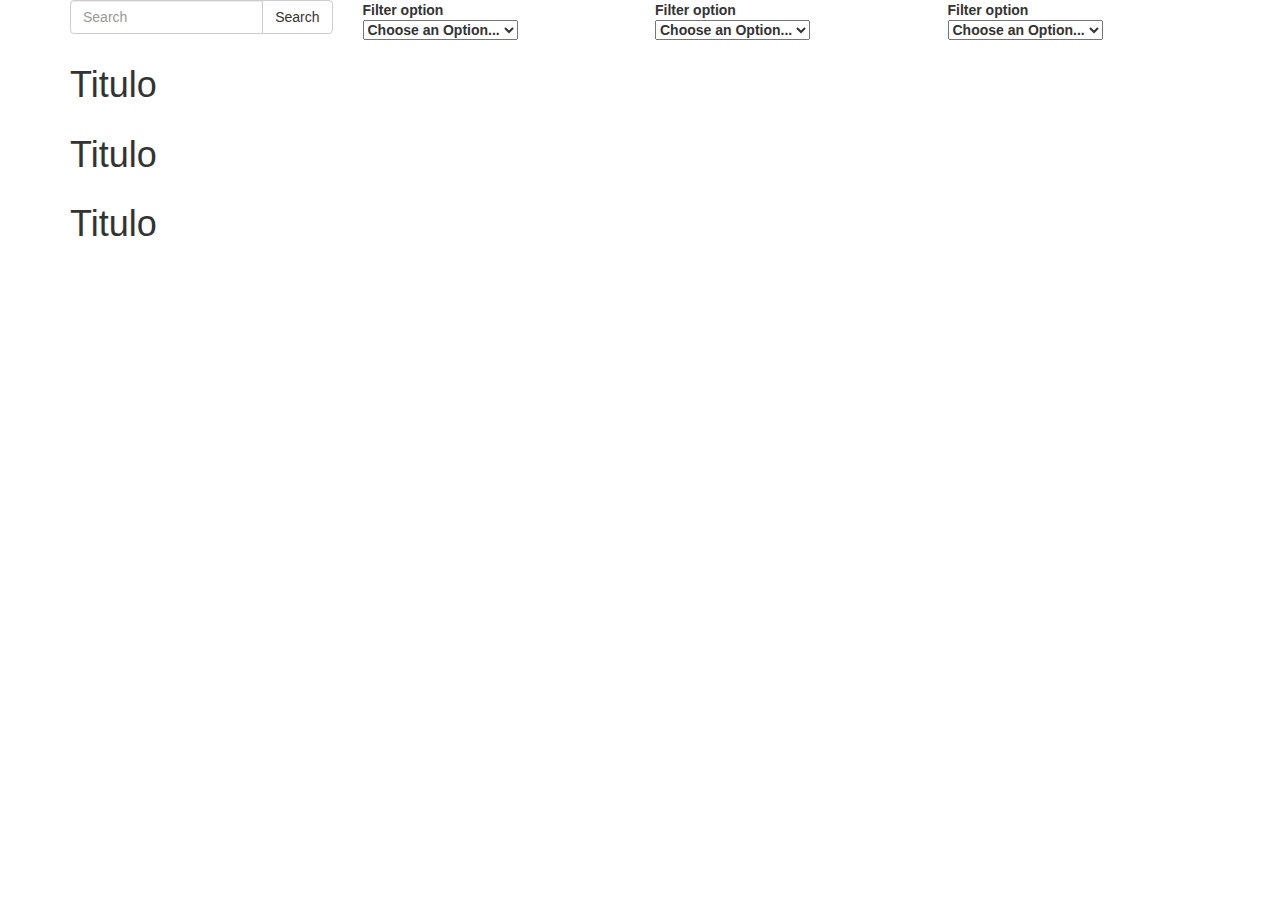
==== index.html @ 712644e0 "Initial commit: adding first files" ====
</!DOCTYPE html>
<html>
<head>
	<meta charset="utf-8">
    <meta http-equiv="X-UA-Compatible" content="IE=edge">
    <title>ZINA Dashboard</title>
    <meta name="description" content="">
    <meta name="viewport" content="width=device-width, initial-scale=1">
	<!-- Bootstrap -->
	<link rel="stylesheet" href="css/bootstrap.min.css">
	<!-- Site main styles -->
	<link rel="stylesheet" href="css/style.css">
</head>
<body>
	<!ZINA Header -->
	<header>
       
  	</header>
	<section>
		<div class="container">
			<div class="row">

					<div class="col-sm-3 col-xs-12 Search">
						 <div class="input-group">
						      <input type="text" class="form-control" placeholder="Search">
						      <span class="input-group-btn">
						         <button class="btn btn-default" type="button">Search</button>
						      </span>
						 </div>
					</div>
							
					<div class="col-sm-3 col-xs-12 Filter">
						 <div class="last">
							
							<div class="last am_select_box">
								<label class="required">Filter option</span>
									<div class="input-box am_select">
										<select name="super_attribute[135]" id="attribute135" class="required-entry super-attribute-select">
											<option value="">Choose an Option...</option><option value="1" >Option 1</option><option value="2" >Option 2</option>
										</select>
									</div>
							</div>
						</div>
					</div>
					<div class="col-sm-3 col-xs-12 Filter">
						 <div class="last">
							
							<div class="last am_select_box">
								<label class="required">Filter option</span>
									<div class="input-box am_select">
										<select name="super_attribute[135]" id="attribute135" class="required-entry super-attribute-select">
											<option value="">Choose an Option...</option><option value="1" >Option 1</option><option value="2" >Option 2</option>
										</select>
									</div>
							</div>
						</div>
					</div>
					<div class="col-sm-3 col-xs-12 Filter">
						 <div class="last">
							
							<div class="last am_select_box">
								<label class="required">Filter option</span>
									<div class="input-box am_select">
										<select name="super_attribute[135]" id="attribute135" class="required-entry super-attribute-select">
											<option value="">Choose an Option...</option><option value="1" >Option 1</option><option value="2" >Option 2</option>
										</select>
									</div>
							</div>
						</div>
					</div>

			</div>
			<div class="row">
				<div class="col-md-12 graphic">
					<h1 class="graphic-tittle">Titulo</h1>
					<div class="graphic-1">
					</div>

				</div>
			</div>
			<div class="row">
				<div class="col-md-6 col-sm-6 col-xs-12 graphic-min">
					<h1 class="graphic-tittle">Titulo</h1>
					<div class="graphic-1">
					</div>

				</div>
			</div>
			<div class="row">
				<div class="col-md-6 col-sm-6 col-xs-12 graphic-min">
					<h1 class="graphic-tittle">Titulo</h1>
					<div class="graphic-1">
					</div>

				</div>
			</div>
		</div>
	</section>

	<footer>
		
	</footer>

</body>
</html>
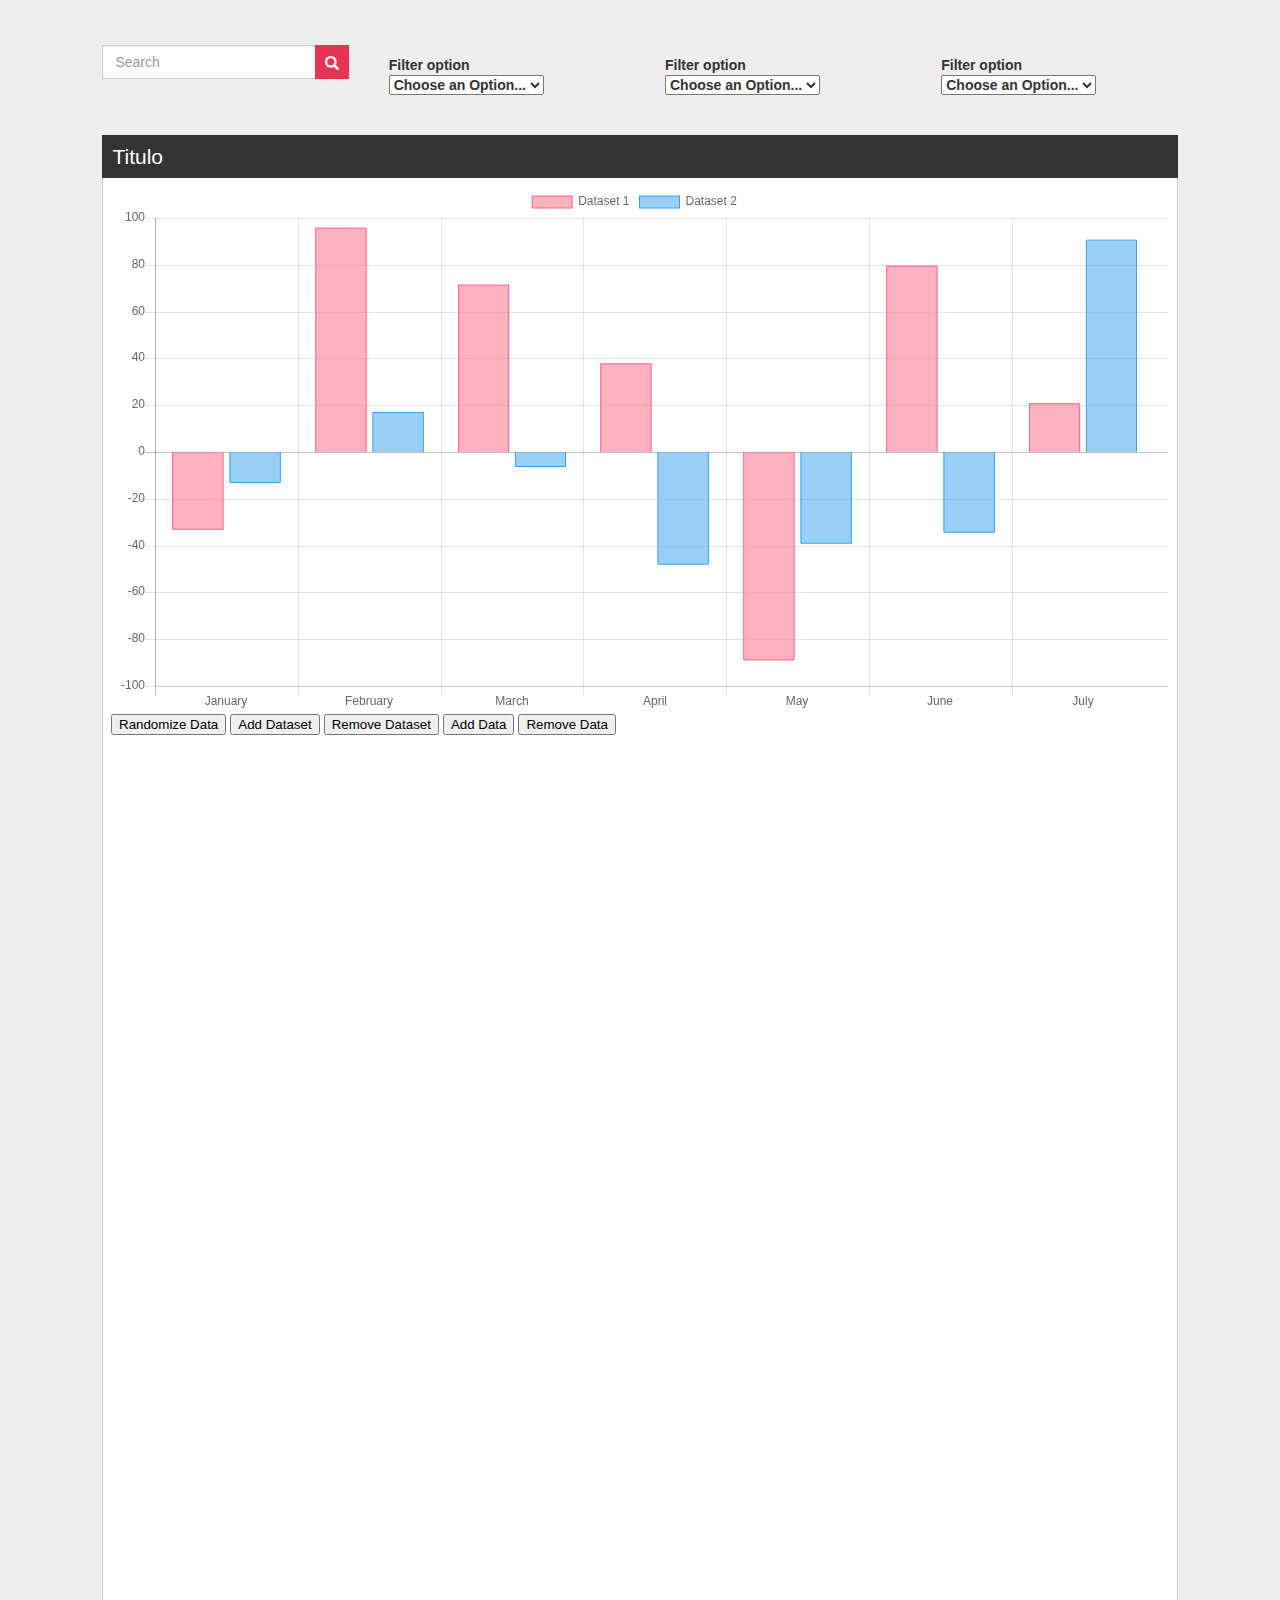
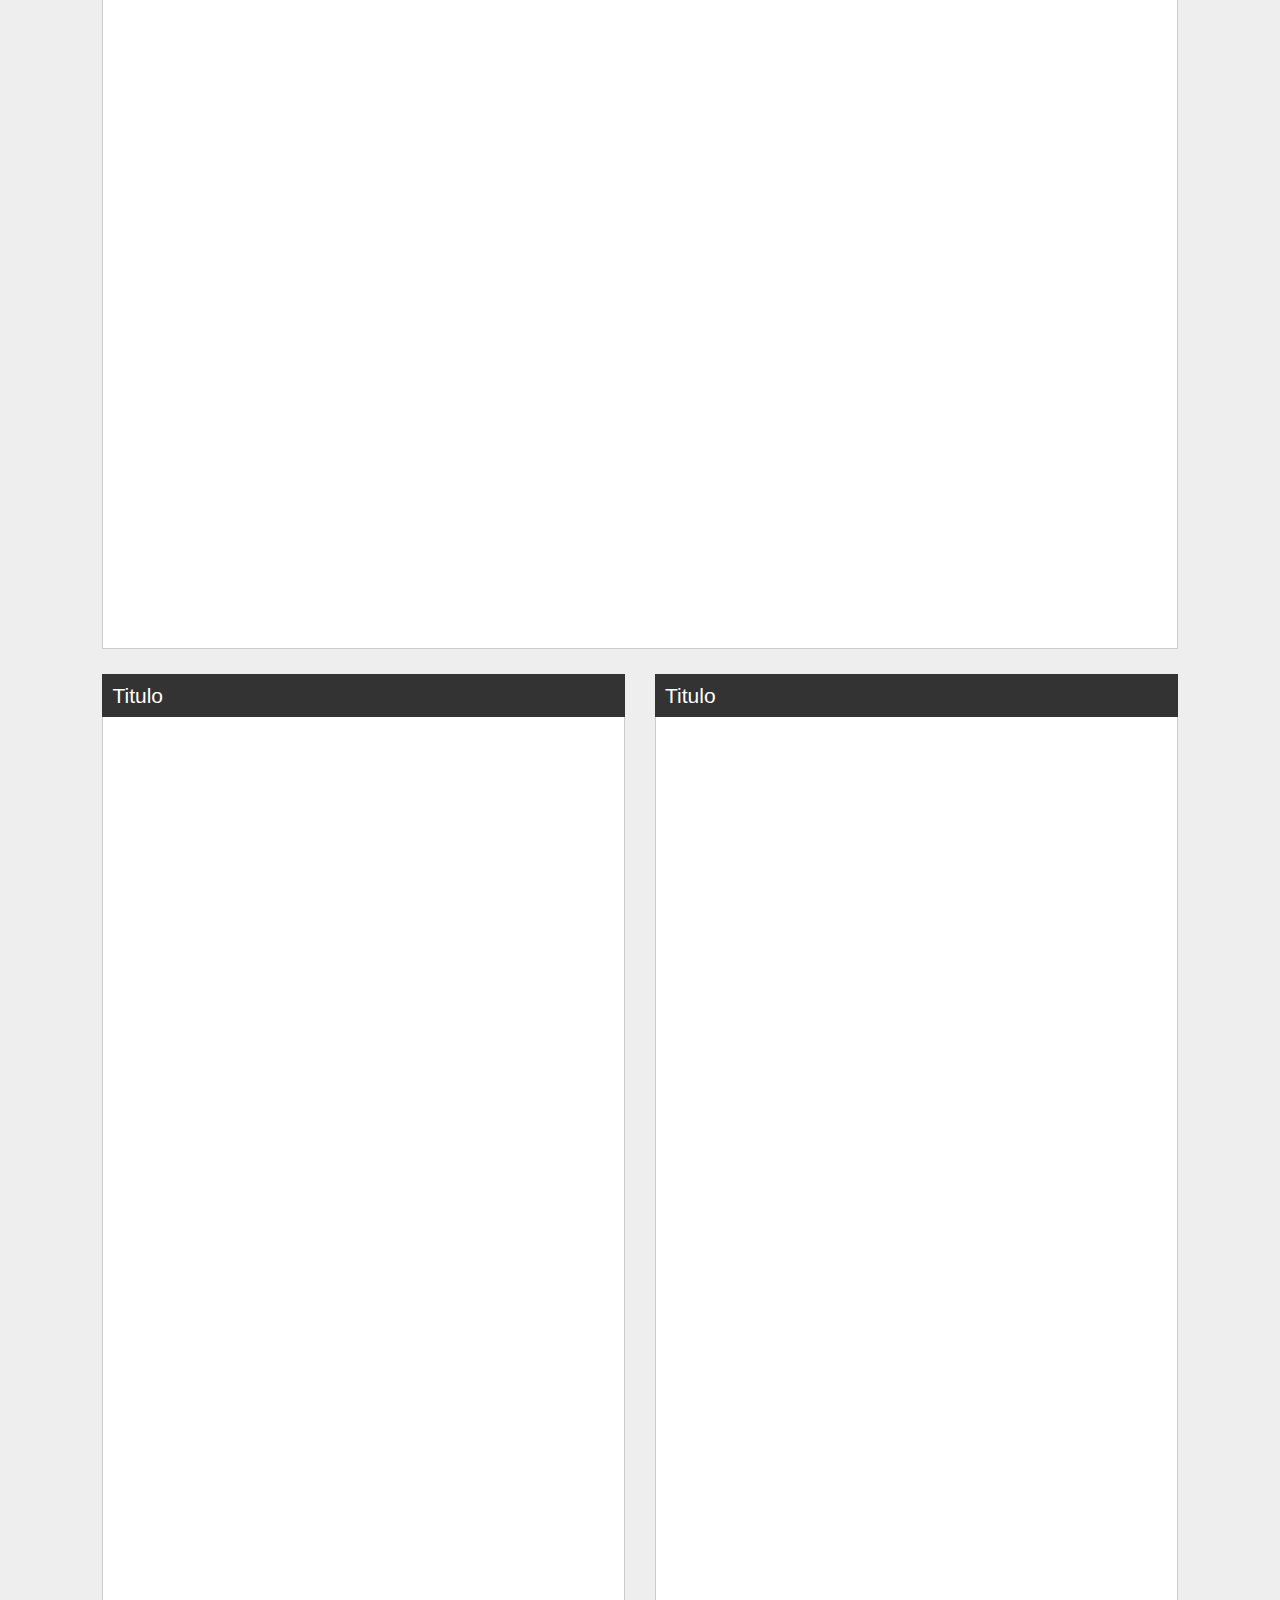
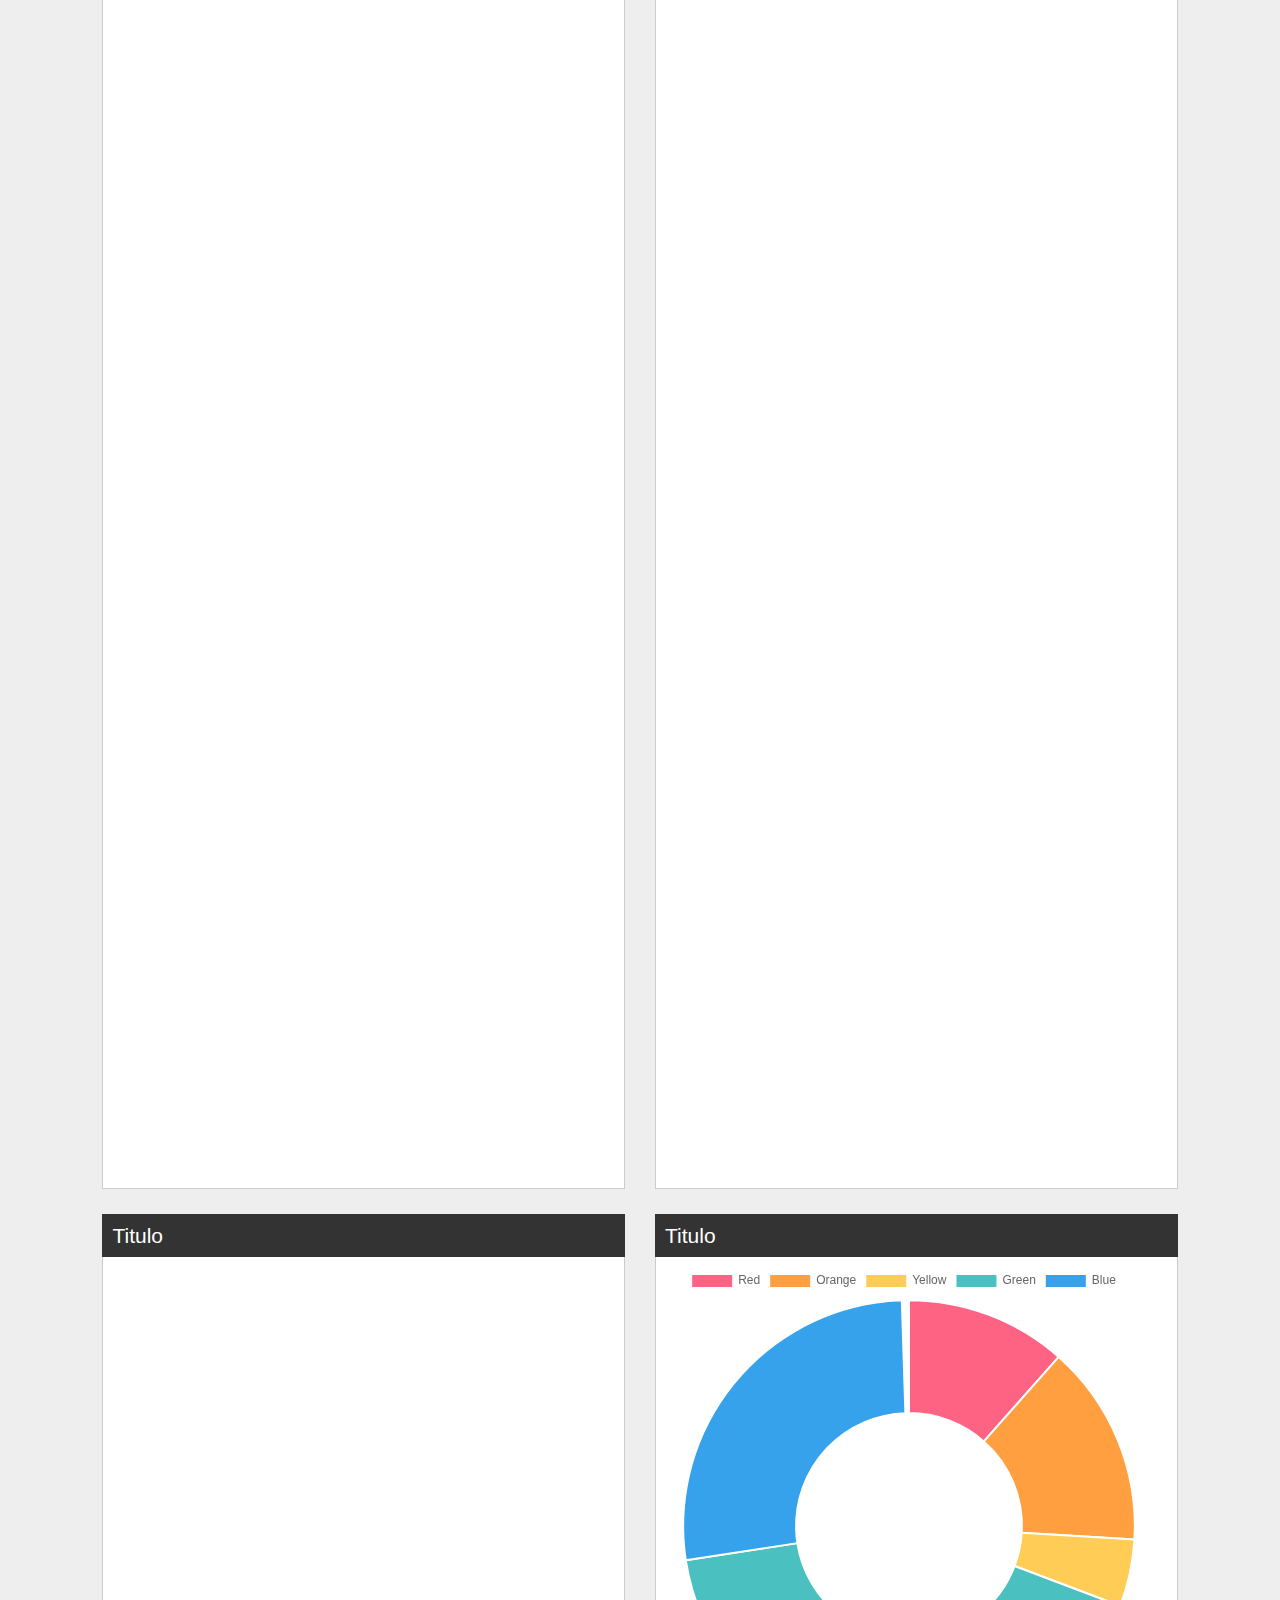
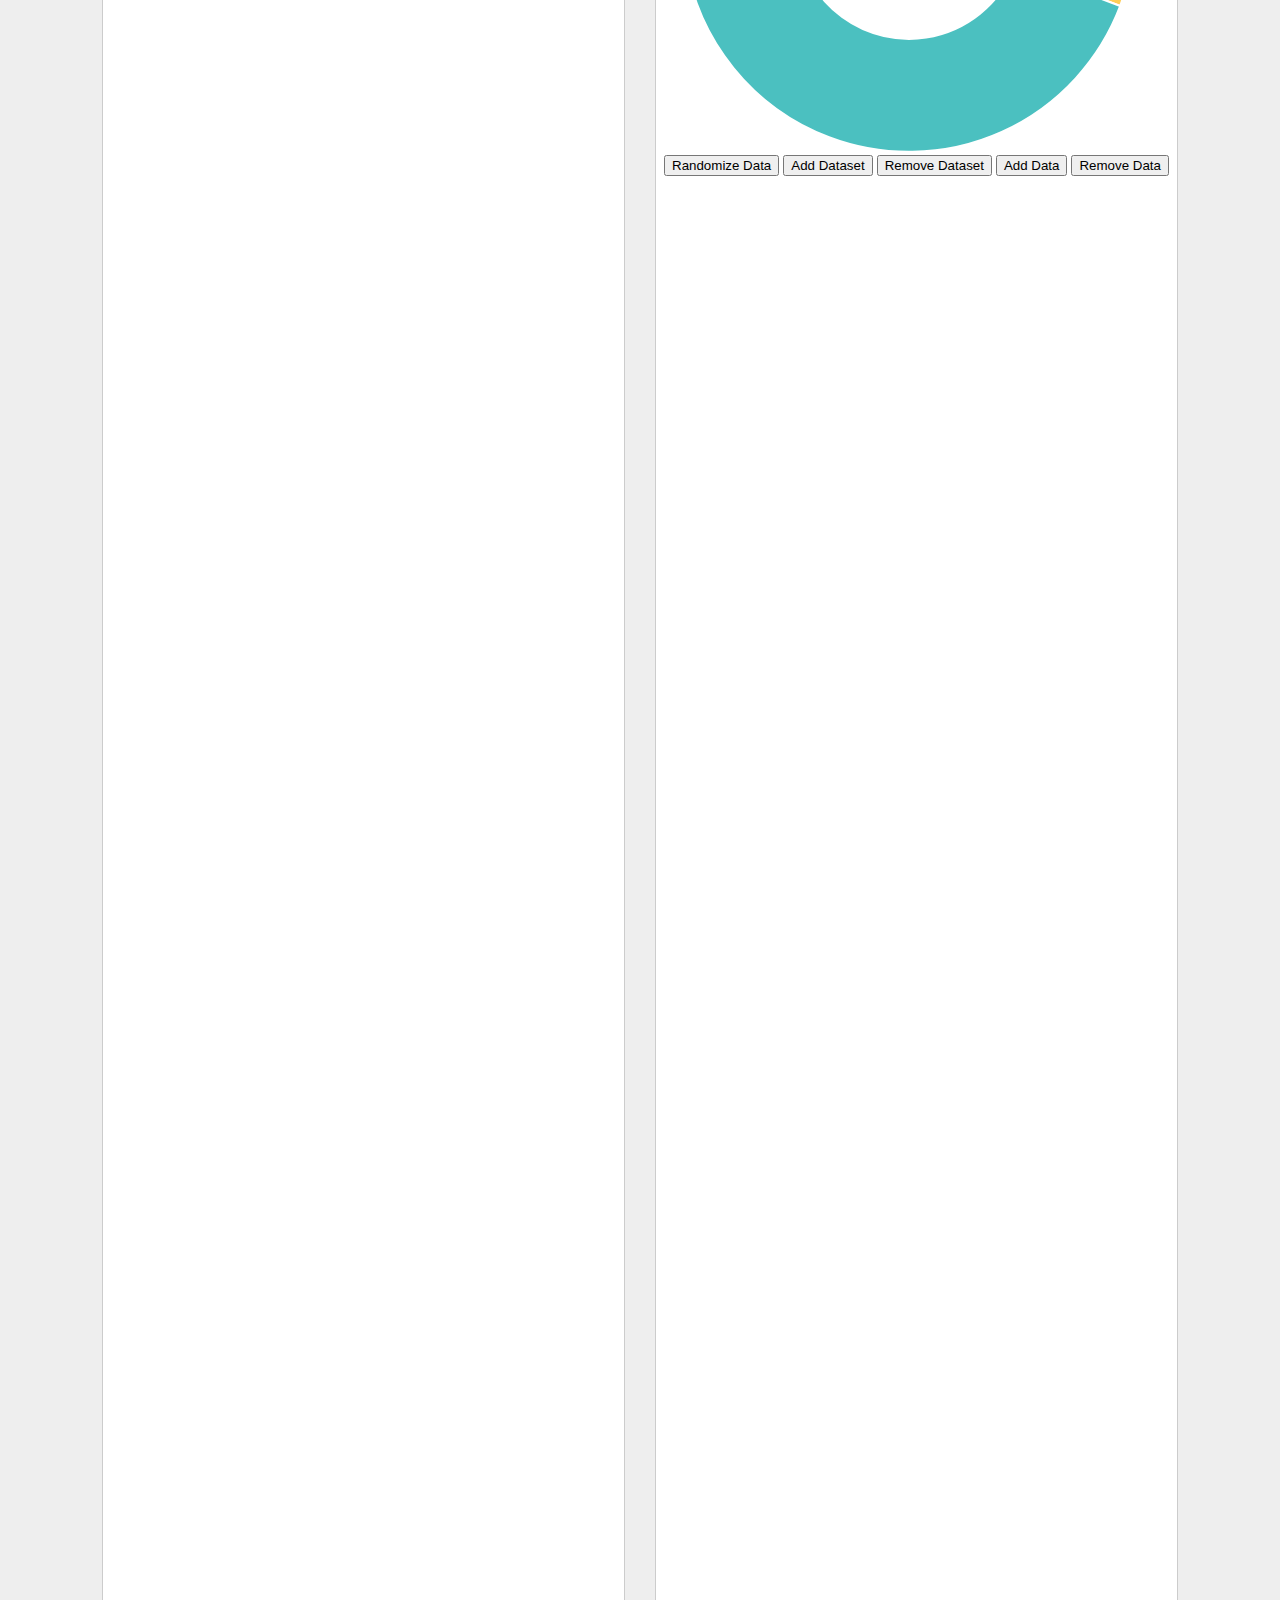
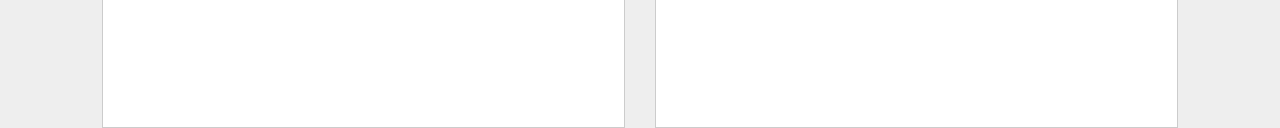
==== commit 4adac211: "Merge pull request #2 from LorenaCorrea18/master" ====
--- a/index.html
+++ b/index.html
@@ -6,16 +6,22 @@
     <title>ZINA Dashboard</title>
     <meta name="description" content="">
     <meta name="viewport" content="width=device-width, initial-scale=1">
+    <link rel="stylesheet" href="css/font-awesome.min.css">
 	<!-- Bootstrap -->
 	<link rel="stylesheet" href="css/bootstrap.min.css">
 	<!-- Site main styles -->
 	<link rel="stylesheet" href="css/style.css">
+	<script src="js/dist/Chart.bundle.js"></script>
+    <script src="js/utils.js"></script>
+
 </head>
 <body>
 	<!ZINA Header -->
 	<header>
        
   	</header>
+
+  	<!main section-->
 	<section>
 		<div class="container">
 			<div class="row">
@@ -23,77 +29,88 @@
 					<div class="col-sm-3 col-xs-12 Search">
 						 <div class="input-group">
 						      <input type="text" class="form-control" placeholder="Search">
-						      <span class="input-group-btn">
-						         <button class="btn btn-default" type="button">Search</button>
-						      </span>
+						      <span class="input-group-btn ">
+                                <button class="btn btn-search" type="button"><span class="glyphicon glyphicon-search"></span></button>
+                                    </span>
 						 </div>
 					</div>
 							
 					<div class="col-sm-3 col-xs-12 Filter">
-						 <div class="last">
-							
-							<div class="last am_select_box">
+						 							
+							<div class="select-box">
 								<label class="required">Filter option</span>
-									<div class="input-box am_select">
+									
 										<select name="super_attribute[135]" id="attribute135" class="required-entry super-attribute-select">
 											<option value="">Choose an Option...</option><option value="1" >Option 1</option><option value="2" >Option 2</option>
 										</select>
-									</div>
+									
 							</div>
-						</div>
 					</div>
+
 					<div class="col-sm-3 col-xs-12 Filter">
-						 <div class="last">
-							
-							<div class="last am_select_box">
+						 							
+							<div class="select-box">
 								<label class="required">Filter option</span>
-									<div class="input-box am_select">
+									
 										<select name="super_attribute[135]" id="attribute135" class="required-entry super-attribute-select">
 											<option value="">Choose an Option...</option><option value="1" >Option 1</option><option value="2" >Option 2</option>
 										</select>
-									</div>
+									
 							</div>
-						</div>
 					</div>
 					<div class="col-sm-3 col-xs-12 Filter">
-						 <div class="last">
-							
-							<div class="last am_select_box">
+						 							
+							<div class="select-box">
 								<label class="required">Filter option</span>
-									<div class="input-box am_select">
+									
 										<select name="super_attribute[135]" id="attribute135" class="required-entry super-attribute-select">
 											<option value="">Choose an Option...</option><option value="1" >Option 1</option><option value="2" >Option 2</option>
 										</select>
-									</div>
+									
 							</div>
-						</div>
 					</div>
-
 			</div>
 			<div class="row">
 				<div class="col-md-12 graphic">
 					<h1 class="graphic-tittle">Titulo</h1>
+
 					<div class="graphic-1">
+
+					<iframe src="bar.html" width="100%" height="700" frameborder="0" style="border:0" allowfullscreen></iframe>
+
 					</div>
 
 				</div>
-			</div>
-			<div class="row">
-				<div class="col-md-6 col-sm-6 col-xs-12 graphic-min">
+			
+				<div class="col-md-6 col-sm-6 col-xs-12 graphic">
+					<h1 class="graphic-tittle">Titulo</h1>
+					<div class="graphic-1">
+					
+					</div>
+
+				</div>
+			
+				<div class="col-md-6 col-sm-6 col-xs-12 graphic">
+					<h1 class="graphic-tittle">Titulo</h1>
+					<div class="graphic-1">
+					</div>
+					</div>
+
+				<div class="col-md-6 col-sm-6 col-xs-12 graphic">
 					<h1 class="graphic-tittle">Titulo</h1>
 					<div class="graphic-1">
 					</div>
 
-				</div>
 			</div>
-			<div class="row">
-				<div class="col-md-6 col-sm-6 col-xs-12 graphic-min">
+			
+				<div class="col-md-6 col-sm-6 col-xs-12 graphic">
 					<h1 class="graphic-tittle">Titulo</h1>
 					<div class="graphic-1">
+					<iframe src="doughnut.html" width="100%" height="800" frameborder="0" style="border:0" allowfullscreen></iframe>
 					</div>
 
 				</div>
-			</div>
+			
 		</div>
 	</section>
 
--- a/css/style.css
+++ b/css/style.css
@@ -0,0 +1,105 @@
+/*@imports*/
+/***********************************
+Font-face config
+************************************/
+@font-face {
+  font-family: 'NokiaPureTWebLight';
+  src: url("../fonts/NokiaPureTWeb_Lt.eot");
+  src: url("../fonts/NokiaPureTWeb_Lt.eot?#iefix") format("embedded-opentype"), url("../fonts/NokiaPureTWeb_Lt.woff") format("woff"), url("../fonts/NokiaPureTWeb_Lt.ttf") format("truetype"), url("../fonts/NokiaPureTWeb_Lt.svg#NokiaPureTWebLight") format("svg");
+  font-weight: normal;
+  font-style: normal; }
+@font-face {
+  font-family: 'NokiaPureTWebRegular';
+  src: url("../fonts/NokiaPureTWeb_Rg.eot");
+  src: url("../fonts/NokiaPureTWeb_Rg.eot?#iefix") format("embedded-opentype"), url("../fonts/NokiaPureTWeb_Rg.woff") format("woff"), url("../fonts/NokiaPureTWeb_Rg.ttf") format("truetype"), url("../fonts/NokiaPureTWeb_Rg.svg#NokiaPureTWebRegular") format("svg");
+  font-weight: normal;
+  font-style: normal; }
+@font-face {
+  font-family: 'NokiaPureTWebBold';
+  src: url("../fonts/NokiaPureTWeb_Bd.eot");
+  src: url("../fonts/NokiaPureTWeb_Bd.eot?#iefix") format("embedded-opentype"), url("../fonts/NokiaPureTWeb_Bd.woff") format("woff"), url("../fonts/NokiaPureTWeb_Bd.ttf") format("truetype"), url("../fonts/NokiaPureTWeb_Bd.svg#NokiaPureTWebBold") format("svg");
+  font-weight: normal;
+  font-style: normal; }
+@font-face {
+  font-family: 'nokia_pure_headlinelight';
+  src: url("../fonts/nokiapureheadline_light-webfont.woff2") format("woff2"), url("../fonts/nokiapureheadline_light-webfont.woff") format("woff");
+  font-weight: normal;
+  font-style: normal; }
+@font-face {
+  font-family: 'nokia_pure_headlineultraLt';
+  src: url("../fonts/nokiapureheadline_ultralight-webfont.woff2") format("woff2"), url("../fonts/nokiapureheadline_ultralight-webfont.woff") format("woff");
+  font-weight: normal;
+  font-style: normal; }
+/* Extra small devices (phones, less than 768px) */
+/* No media query since this is the default in Bootstrap */
+/* Small devices (tablets, 768px and up) */
+/* Medium devices (desktops, 992px and up) */
+/* Large devices (large desktops, 1200px and up) */
+/* line 2, _mainsection.scss */
+body {
+  background-color: #eeeeee;
+  color: #333;
+  display: -webkit-box;
+  display: -webkit-flex;
+  display: -ms-flexbox;
+  display: flex;
+  min-height: 100vh;
+  -webkit-box-orient: vertical;
+  -webkit-box-direction: normal;
+  -webkit-flex-direction: column;
+      -ms-flex-direction: column;
+          flex-direction: column; }
+
+/* line 9, _mainsection.scss */
+h2 {
+  margin-top: 0; }
+
+/* line 13, _mainsection.scss */
+section {
+  margin: 5vh auto; }
+
+/**SEARCH BAR**/
+/* line 19, _mainsection.scss */
+input.form-control {
+  border-radius: 0; }
+
+/* line 22, _mainsection.scss */
+.btn-search {
+  background: #E73354;
+  color: #fff;
+  border-radius: 0;
+  padding: 9px; }
+
+/**Filter**/
+/* line 30, _mainsection.scss */
+.select-box {
+  padding: 10px;
+  font-size: 1em;
+  color: #333; }
+
+/* line 36, _mainsection.scss */
+.container {
+  width: 97%; }
+  /* line 38, _mainsection.scss */
+  .container .row {
+    padding: 0px; }
+  /* line 40, _mainsection.scss */
+  .container .graphic {
+    margin-top: 10px; }
+  /* line 43, _mainsection.scss */
+  .container .graphic-tittle {
+    background: #333;
+    color: #fff;
+    margin-top: 15px;
+    padding: 10px;
+    font-size: 1.5em; }
+  /* line 50, _mainsection.scss */
+  .container .graphic-1 {
+    background: #fff;
+    height: 100%;
+    min-height: 300px;
+    margin-top: -10px;
+    border: 1px solid #ccc;
+    border-top: none; }
+
+/*# sourceMappingURL=style.css.map */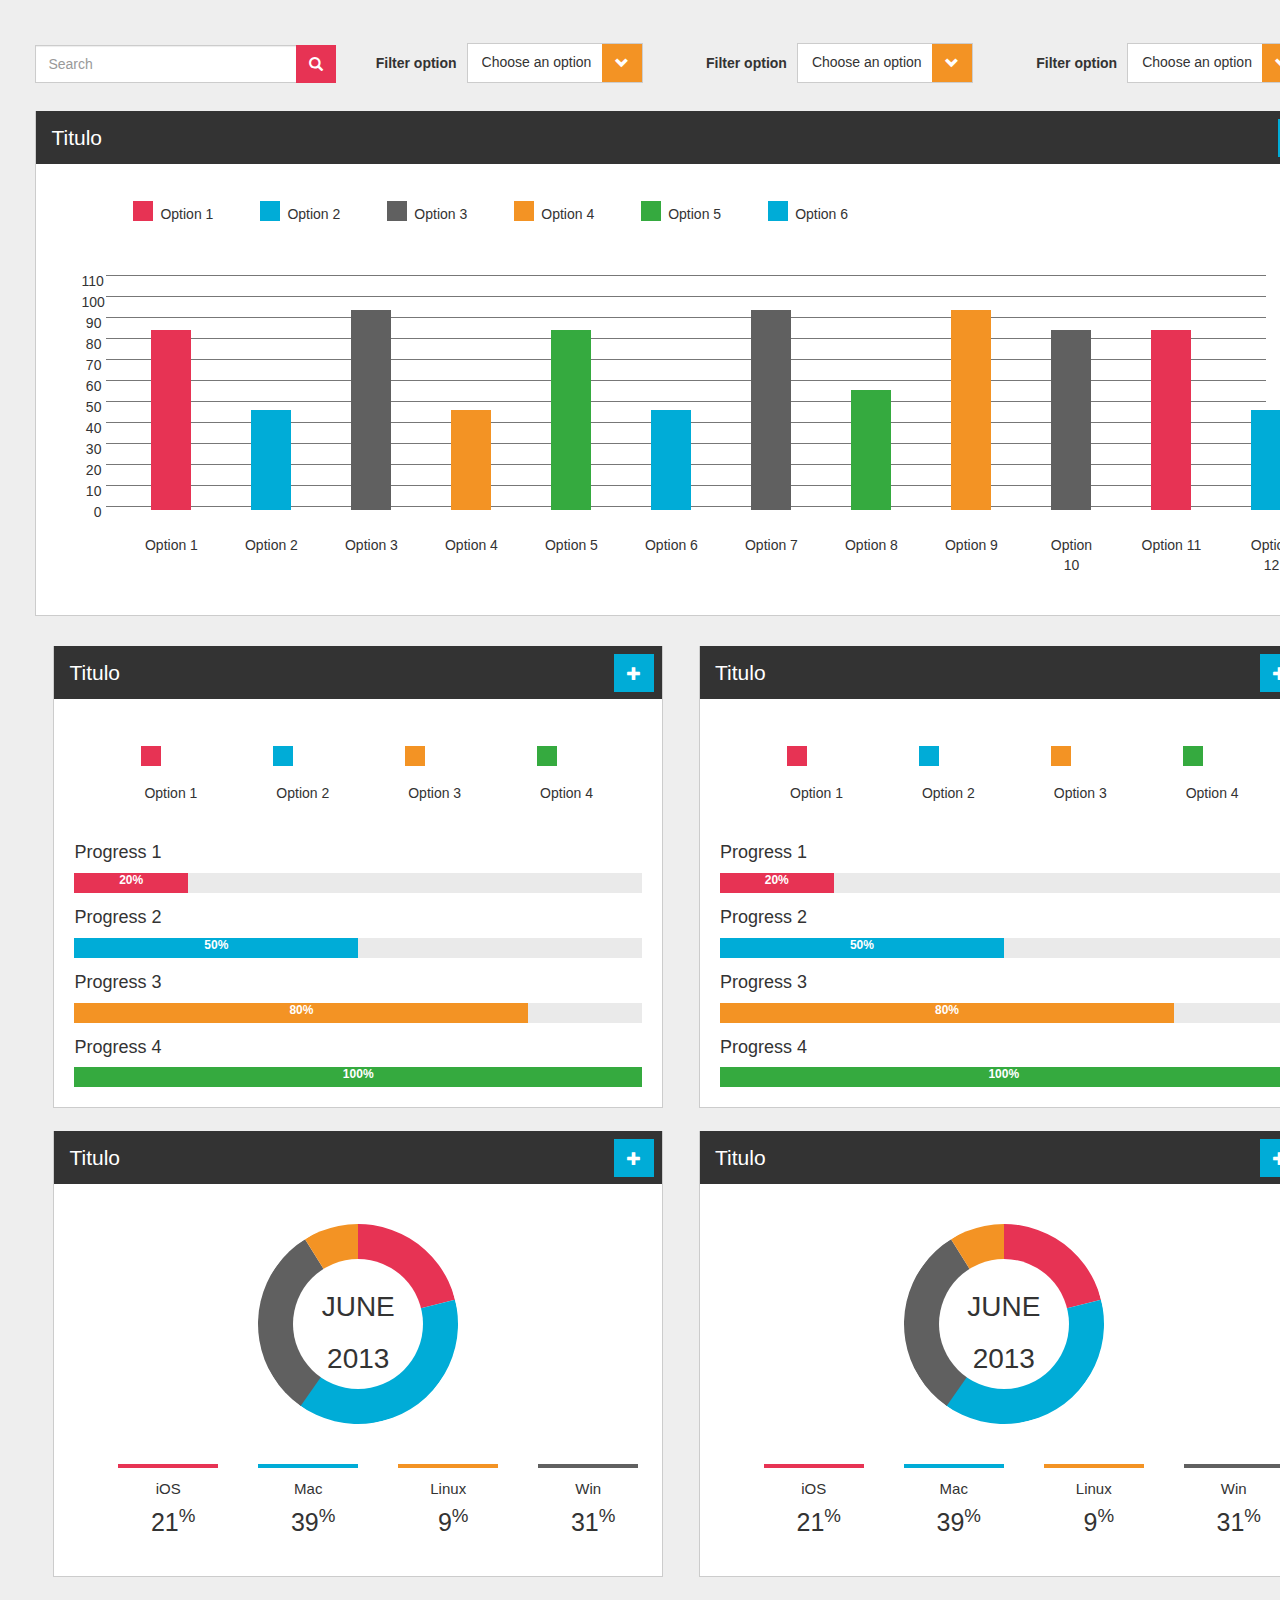
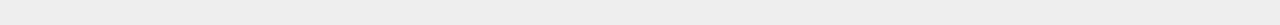
==== commit f8805f3d: "Merge pull request #3 from LorenaCorrea18/master" ====
--- a/index.html
+++ b/index.html
@@ -29,20 +29,31 @@
 					<div class="col-sm-3 col-xs-12 Search">
 						 <div class="input-group">
 						      <input type="text" class="form-control" placeholder="Search">
-						      <span class="input-group-btn ">
-                                <button class="btn btn-search" type="button"><span class="glyphicon glyphicon-search"></span></button>
-                                    </span>
+						      <p class="input-group-btn ">
+                                <button class="btn btn-search" type="button"><p class="glyphicon glyphicon-search"></p></button>
+                                    </p>
 						 </div>
 					</div>
 							
 					<div class="col-sm-3 col-xs-12 Filter">
 						 							
 							<div class="select-box">
-								<label class="required">Filter option</span>
-									
-										<select name="super_attribute[135]" id="attribute135" class="required-entry super-attribute-select">
-											<option value="">Choose an Option...</option><option value="1" >Option 1</option><option value="2" >Option 2</option>
-										</select>
+								<label class="required">Filter option</label>
+									
+										<div class="select">
+											  <select>
+											    <option value="">Choose an option </option>
+											    <option value="opcion-1">Option 1</option>
+											    <option value="opcion-2">Option 2</option>
+											    <option value="opcion-n">Option 3</option>
+											  </select>
+											<button class="btn btn-filter" type="button"><p class="glyphicon glyphicon-chevron-down"></p></button>
+
+											</div>
+
+										  
+                                    </p>	 
+                                
 									
 							</div>
 					</div>
@@ -50,67 +61,342 @@
 					<div class="col-sm-3 col-xs-12 Filter">
 						 							
 							<div class="select-box">
-								<label class="required">Filter option</span>
-									
-										<select name="super_attribute[135]" id="attribute135" class="required-entry super-attribute-select">
-											<option value="">Choose an Option...</option><option value="1" >Option 1</option><option value="2" >Option 2</option>
-										</select>
+								<label class="required">Filter option</label>
+									
+										<div class="select">
+											  <select>
+											    <option value="">Choose an option </option>
+											    <option value="opcion-1">Option 1</option>
+											    <option value="opcion-2">Option 2</option>
+											    <option value="opcion-n">Option 3</option>
+											  </select>
+											<button class="btn btn-filter" type="button"><p class="glyphicon glyphicon-chevron-down"></p></button>
+
+											</div>
+
+										  
+                                    </p>	 
+                                
 									
 							</div>
 					</div>
 					<div class="col-sm-3 col-xs-12 Filter">
 						 							
 							<div class="select-box">
-								<label class="required">Filter option</span>
-									
-										<select name="super_attribute[135]" id="attribute135" class="required-entry super-attribute-select">
-											<option value="">Choose an Option...</option><option value="1" >Option 1</option><option value="2" >Option 2</option>
-										</select>
+								<label class="required">Filter option</label>
+									
+										<div class="select">
+											  <select>
+											    <option value="">Choose an option </option>
+											    <option value="opcion-1">Option 1</option>
+											    <option value="opcion-2">Option 2</option>
+											    <option value="opcion-n">Option 3</option>
+											  </select>
+											<button class="btn btn-filter" type="button"><p class="glyphicon glyphicon-chevron-down"></p></button>
+
+											</div>
+
+										  
+                                    </p>	 
+                                
 									
 							</div>
 					</div>
 			</div>
-			<div class="row">
+			<div class="row-section">
 				<div class="col-md-12 graphic">
-					<h1 class="graphic-tittle">Titulo</h1>
+
+					<h1 class="graphic-tittle-1">Titulo <button class="btn btn-more" type="button"><p class="glyphicon glyphicon-plus"></p></button></h1>
+
+				<div class=" col-md-12 graphic-1">
+		<ul class="horizontal-colors">
+					<li> <div class="color1"></div><p class="horizontal-text-color"> Option 1</p></li>
+					<li><div class="color2"></div><p class="horizontal-text-color">Option 2</p></li>
+					<li><div class="color3"></div><p class="horizontal-text-color">Option 3</p></li>
+					<li><div class="color4"></div><p class="horizontal-text-color">Option 4</p></li>
+					<li><div class="color5"></div><p class="horizontal-text-color">Option 5</p></li>
+					<li><div class="color6"></div><p class="horizontal-text-color">Option 6</p></li>
+
+					</ul>
+				
+					<div class="col-sm-12 col-xs-12 graphic-options-1">
+
+					 <ul class="eje-y">
+					 	<li data-ejey="110"></li>
+		         		<li data-ejey="100"></li>
+		         		<li data-ejey="90"></li>
+		         		<li data-ejey="80"></li>
+					 	<li data-ejey="70"></li>
+		         		<li data-ejey="60"></li>
+		         		<li data-ejey="50"></li>
+		         		<li data-ejey="40"></li>
+		         		<li data-ejey="30"></li>
+		         		<li data-ejey="20"></li>
+		         		<li data-ejey="10"></li>
+		         		<li data-ejey="0"></li>
+	       			</ul>
+
+					</div>
+
+					<div class="col-sm-12 col-xs-12 graphic-options-2">
+
+					
+
+					<ul class="horizontal-options">
+					
+					<li> <div class="option1"></div><p class="horizontal-text"> Option 1</p></li>
+					<li><div class="option2"></div><p class="horizontal-text">Option 2</p></li>
+					<li><div class="option3"></div><p class="horizontal-text">Option 3</p></li>
+					<li><div class="option4"></div><p class="horizontal-text">Option 4</p></li>
+					<li><div class="option5"></div><p class="horizontal-text">Option 5</p></li>
+					<li><div class="option6"></div><p class="horizontal-text">Option 6</p></li>
+					<li><div class="option7"></div><p class="horizontal-text">Option 7</p></li>
+					<li><div class="option8"></div><p class="horizontal-text">Option 8</p></li>
+					<li><div class="option9"></div><p class="horizontal-text">Option 9</p></li>
+					<li><div class="option10"></div><p class="horizontal-text">Option 10</p></li>
+					<li><div class="option11"></div><p class="horizontal-text">Option 11</p></li>
+					<li><div class="option12"></div><p class="horizontal-text">Option 12</p></li>
+
+
+
+					</ul>
+
+										
+
+
+					</div>
+				</div>	
+
+				</div>
+			
+				
+				<div class="col-md-6 col-sm-6 col-xs-12">
+
+				<div class="gra-2colum">
+
+					<h1 class="graphic-tittle">Titulo<button class="btn btn-more" type="button"><p class="glyphicon glyphicon-plus"></p></button></h1>
 
 					<div class="graphic-1">
 
-					<iframe src="bar.html" width="100%" height="700" frameborder="0" style="border:0" allowfullscreen></iframe>
-
-					</div>
-
-				</div>
-			
-				<div class="col-md-6 col-sm-6 col-xs-12 graphic">
-					<h1 class="graphic-tittle">Titulo</h1>
+					<div class="progress-general-container">
+
+					<ul class="progress-colors">
+					<li> <div class="progress-color1"></div><p class="progress-text-color"> Option 1</p></li>
+					<li><div class="progress-color2"></div><p class="progress-text-color">Option 2</p></li>
+					<li><div class="progress-color3"></div><p class="progress-text-color">Option 3</p></li>
+					<li><div class="progress-color4"></div><p class="progress-text-color">Option 4</p></li>
+					
+
+					</ul>
+                                
+                               
+                                <div class="progress-container">
+                                    <h4>Progress 1</h4>
+                                    <div class="progress">
+                                        <div class="progress-bar-1 progress-animate">
+                                         <span class="progress-text">20%</span>
+                                        </div><!-- End .progress-bar -->
+                                    </div><!-- End .progress -->
+                                </div><!-- End .progress-container -->
+
+                                <div class="progress-container">
+                                    <h4>Progress 2</h4>
+                                    <div class="progress">
+                                        <div class="progress-bar-2 progress-animate">
+                                         <span class="progress-text">50%</span>
+                                        </div><!-- End .progress-bar -->
+                                    </div><!-- End .progress -->
+                                </div><!-- End .progress-container -->
+
+                                <div class="progress-container">
+                                    <h4>Progress 3</h4>
+                                    <div class="progress">
+                                        <div class="progress-bar-3 progress-animate">
+                                         <span class="progress-text">80%</span>
+                                        </div><!-- End .progress-bar -->
+                                    </div><!-- End .progress -->
+                                </div><!-- End .progress-container -->
+
+                                <div class="progress-container">
+                                    <h4>Progress 4</h4>
+                                    <div class="progress">
+                                        <div class="progress-bar-4 progress-animate">
+                                         <span class="progress-text">100%</span>
+                                        </div><!-- End .progress-bar -->
+                                    </div><!-- End .progress -->
+                                </div><!-- End .progress-container -->
+
+                                </div>
+						
+       			</div>
+     				</div>
+                    
+
+				</div>
+<div class="col-md-6 col-sm-6 col-xs-12">
+
+				<div class="gra-2colum">
+
+					<h1 class="graphic-tittle">Titulo <button class="btn btn-more" type="button"><p class="glyphicon glyphicon-plus"></p></button></h1>
+
 					<div class="graphic-1">
+
+					<div class="progress-general-container">
+
+					<ul class="progress-colors">
+					<li> <div class="progress-color1"></div><p class="progress-text-color"> Option 1</p></li>
+					<li><div class="progress-color2"></div><p class="progress-text-color">Option 2</p></li>
+					<li><div class="progress-color3"></div><p class="progress-text-color">Option 3</p></li>
+					<li><div class="progress-color4"></div><p class="progress-text-color">Option 4</p></li>
 					
-					</div>
-
-				</div>
-			
-				<div class="col-md-6 col-sm-6 col-xs-12 graphic">
-					<h1 class="graphic-tittle">Titulo</h1>
+
+					</ul>
+                                
+                               
+                                <div class="progress-container">
+                                    <h4>Progress 1</h4>
+                                    <div class="progress">
+                                        <div class="progress-bar-1 progress-animate">
+                                         <span class="progress-text">20%</span>
+                                        </div><!-- End .progress-bar -->
+                                    </div><!-- End .progress -->
+                                </div><!-- End .progress-container -->
+
+                                <div class="progress-container">
+                                    <h4>Progress 2</h4>
+                                    <div class="progress">
+                                        <div class="progress-bar-2 progress-animate">
+                                         <span class="progress-text">50%</span>
+                                        </div><!-- End .progress-bar -->
+                                    </div><!-- End .progress -->
+                                </div><!-- End .progress-container -->
+
+                                <div class="progress-container">
+                                    <h4>Progress 3</h4>
+                                    <div class="progress">
+                                        <div class="progress-bar-3 progress-animate">
+                                         <span class="progress-text">80%</span>
+                                        </div><!-- End .progress-bar -->
+                                    </div><!-- End .progress -->
+                                </div><!-- End .progress-container -->
+
+                                <div class="progress-container">
+                                    <h4>Progress 4</h4>
+                                    <div class="progress">
+                                        <div class="progress-bar-4 progress-animate">
+                                         <span class="progress-text">100%</span>
+                                        </div><!-- End .progress-bar -->
+                                    </div><!-- End .progress -->
+                                </div><!-- End .progress-container -->
+
+                                </div>
+						
+       			</div>
+     				</div>
+                    
+
+				</div>
+
+				<div class="col-md-6 col-sm-6 col-xs-12">
+
+				<div class="gra-2colum">
+
+					<h1 class="graphic-tittle">Titulo <button class="btn btn-more" type="button"><p class="glyphicon glyphicon-plus"></p></button></h1>
+
 					<div class="graphic-1">
-					</div>
-					</div>
-
-				<div class="col-md-6 col-sm-6 col-xs-12 graphic">
-					<h1 class="graphic-tittle">Titulo</h1>
+
+					<div class="donut-chart-block block"> 
+                    
+                    <div class="donut-chart">
+ 
+	      					<div id="porcion1" class="recorte"><div class="quesito ios" data-rel="21"></div></div>
+	     					<div id="porcion2" class="recorte"><div class="quesito mac" data-rel="39"></div></div>
+	     					<div id="porcion3" class="recorte"><div class="quesito win" data-rel="31"></div></div>
+	     					<div id="porcionFin" class="recorte"><div class="quesito linux" data-rel="9"></div></div>
+
+                            <p class="center-date">JUNE<br><br><span class="scnd-font-color">2013</span></p>        
+                    </div>
+                     <div class="donut-colors">
+
+                    <ul class="os-percentages horizontal-list">
+                        <li>
+                            <p class="ios os scnd-font-color">iOS</p>
+                            <p class="os-percentage">21<sup>%</sup></p>
+                        </li>
+                        <li>
+                            <p class="mac os scnd-font-color">Mac</p>
+                            <p class="os-percentage">39<sup>%</sup></p>
+                        </li>
+                        <li>
+                            <p class="linux os scnd-font-color">Linux</p>
+                            <p class="os-percentage">9<sup>%</sup></p>
+                        </li>
+                        <li>
+                            <p class="win os scnd-font-color">Win</p>
+                            <p class="os-percentage">31<sup>%</sup></p>
+                        </li>
+                    </ul>
+
+                    </div>
+                </div>
+							
+       			</div>
+     				</div>
+                    
+
+				</div>
+
+				<div class="col-md-6 col-sm-6 col-xs-12">
+
+				<div class="gra-2colum">
+
+					<h1 class="graphic-tittle">Titulo <button class="btn btn-more" type="button"><p class="glyphicon glyphicon-plus"></p></button></h1>
+
 					<div class="graphic-1">
-					</div>
-
-			</div>
-			
-				<div class="col-md-6 col-sm-6 col-xs-12 graphic">
-					<h1 class="graphic-tittle">Titulo</h1>
-					<div class="graphic-1">
-					<iframe src="doughnut.html" width="100%" height="800" frameborder="0" style="border:0" allowfullscreen></iframe>
-					</div>
-
-				</div>
-			
+
+					<div class="donut-chart-block block"> 
+                    
+                    <div class="donut-chart">
+ 
+	      					<div id="porcion1" class="recorte"><div class="quesito ios" data-rel="21"></div></div>
+	     					<div id="porcion2" class="recorte"><div class="quesito mac" data-rel="39"></div></div>
+	     					<div id="porcion3" class="recorte"><div class="quesito win" data-rel="31"></div></div>
+	     					<div id="porcionFin" class="recorte"><div class="quesito linux" data-rel="9"></div></div>
+
+                            <p class="center-date">JUNE<br><br><span class="scnd-font-color">2013</span></p>        
+                    </div>
+                    <div class="donut-colors">
+
+                    <ul class="os-percentages horizontal-list">
+                        <li>
+                            <p class="ios os scnd-font-color">iOS</p>
+                            <p class="os-percentage">21<sup>%</sup></p>
+                        </li>
+                        <li>
+                            <p class="mac os scnd-font-color">Mac</p>
+                            <p class="os-percentage">39<sup>%</sup></p>
+                        </li>
+                        <li>
+                            <p class="linux os scnd-font-color">Linux</p>
+                            <p class="os-percentage">9<sup>%</sup></p>
+                        </li>
+                        <li>
+                            <p class="win os scnd-font-color">Win</p>
+                            <p class="os-percentage">31<sup>%</sup></p>
+                        </li>
+                    </ul>
+
+                    </div>
+                </div>
+							
+       			</div>
+     				</div>
+                    
+
+				</div>
+                    
+
+				</div>
 		</div>
 	</section>
 
--- a/css/style.css
+++ b/css/style.css
@@ -58,48 +58,665 @@
 section {
   margin: 5vh auto; }
 
+/* line 17, _mainsection.scss */
+ul {
+  list-style-type: none; }
+
+/* line 21, _mainsection.scss */
+li {
+  margin: 20px; }
+
 /**SEARCH BAR**/
-/* line 19, _mainsection.scss */
+/* line 27, _mainsection.scss */
 input.form-control {
   border-radius: 0; }
 
-/* line 22, _mainsection.scss */
+/* line 30, _mainsection.scss */
 .btn-search {
   background: #E73354;
   color: #fff;
-  border-radius: 0;
-  padding: 9px; }
+  border-radius: 0; }
 
 /**Filter**/
-/* line 30, _mainsection.scss */
+/* line 38, _mainsection.scss */
 .select-box {
-  padding: 10px;
+  padding: 8px 10px;
   font-size: 1em;
-  color: #333; }
-
-/* line 36, _mainsection.scss */
+  color: #333;
+  position: relative;
+  display: table;
+  border-collapse: separate; }
+  /* line 45, _mainsection.scss */
+  .select-box .required {
+    float: left;
+    margin-right: 10px; }
+  /* line 48, _mainsection.scss */
+  .select-box .select {
+    float: left; }
+
+/* line 52, _mainsection.scss */
+.btn-filter {
+  margin-left: -20px;
+  background: #F39324;
+  color: #fff;
+  border-radius: 0; }
+
+/* line 60, _mainsection.scss */
+.select {
+  border: 1px solid #ccc;
+  overflow: hidden;
+  background: #fff;
+  margin-top: -10px; }
+
+/* line 66, _mainsection.scss */
+.select select {
+  padding: 8px 10px;
+  border: none;
+  box-shadow: none;
+  background-color: transparent;
+  background-image: none; }
+
+/**graaphic section**/
+/* line 77, _mainsection.scss */
 .container {
   width: 97%; }
-  /* line 38, _mainsection.scss */
+  /* line 79, _mainsection.scss */
   .container .row {
     padding: 0px; }
-  /* line 40, _mainsection.scss */
+  /* line 81, _mainsection.scss */
+  .container .row-section {
+    margin-top: 10px; }
+  /* line 84, _mainsection.scss */
+  .container .gra-2colum {
+    margin: 3px;
+    background: #fff;
+    border: 1px solid #ccc;
+    border-top: none; }
+    /* line 89, _mainsection.scss */
+    .container .gra-2colum .graphic-tittle {
+      background: #333;
+      color: #fff;
+      padding: 15px;
+      font-size: 1.5em; }
+  /* line 96, _mainsection.scss */
   .container .graphic {
-    margin-top: 10px; }
-  /* line 43, _mainsection.scss */
-  .container .graphic-tittle {
+    margin: 10px 0px;
+    background: #fff;
+    border: 1px solid #ccc;
+    border-top: none; }
+  /* line 102, _mainsection.scss */
+  .container .graphic-tittle-1 {
     background: #333;
     color: #fff;
-    margin-top: 15px;
-    padding: 10px;
+    padding: 15px;
+    margin: 0 -15px;
     font-size: 1.5em; }
-  /* line 50, _mainsection.scss */
+  /* line 110, _mainsection.scss */
   .container .graphic-1 {
     background: #fff;
-    height: 100%;
-    min-height: 300px;
-    margin-top: -10px;
-    border: 1px solid #ccc;
+    margin-top: 10px;
     border-top: none; }
+  /* line 117, _mainsection.scss */
+  .container .btn-more {
+    background: #00ACD7;
+    color: #fff;
+    border-radius: 0;
+    float: right;
+    margin: -7px; }
+
+/** General Styles Graphic Bar**/
+/* line 3, _options-bar.scss */
+.horizontal-options {
+  display: -webkit-inline-box;
+  display: -webkit-inline-flex;
+  display: -ms-inline-flexbox;
+  display: inline-flex;
+  text-align: center;
+  -webkit-box-align: baseline;
+  -webkit-align-items: baseline;
+      -ms-flex-align: baseline;
+          align-items: baseline;
+  margin-top: 25px; }
+
+/* line 9, _options-bar.scss */
+.horizontal-text {
+  margin-top: 25px; }
+
+/* line 13, _options-bar.scss */
+.horizontal-colors {
+  display: -webkit-inline-box;
+  display: -webkit-inline-flex;
+  display: -ms-inline-flexbox;
+  display: inline-flex; }
+  /* line 15, _options-bar.scss */
+  .horizontal-colors .horizontal-text-color {
+    margin-top: 10px;
+    float: left; }
+
+/* line 20, _options-bar.scss */
+[class^='eje-'] {
+  position: absolute;
+  left: 0;
+  bottom: 0rem;
+  width: 100%;
+  padding: 1rem 1rem 0 2rem;
+  height: 80%; }
+
+/* line 29, _options-bar.scss */
+.eje-y li {
+  height: 25%;
+  border-top: 1px solid #777; }
+
+/* line 33, _options-bar.scss */
+[data-ejeY]:before {
+  content: attr(data-ejeY);
+  display: inline-block;
+  width: 2rem;
+  text-align: right;
+  line-height: 0;
+  position: relative;
+  left: -2.5rem;
+  top: -.5rem; }
+
+/** Option colors Graphic Bar**/
+/* line 46, _options-bar.scss */
+.color1 {
+  background: #E73354;
+  width: 20px;
+  height: 20px;
+  float: left;
+  margin: 7px; }
+
+/* line 53, _options-bar.scss */
+.color2 {
+  background: #00ACD7;
+  width: 20px;
+  height: 20px;
+  float: left;
+  margin: 7px; }
+
+/* line 60, _options-bar.scss */
+.color3 {
+  background: #606060;
+  width: 20px;
+  height: 20px;
+  float: left;
+  margin: 7px; }
+
+/* line 67, _options-bar.scss */
+.color4 {
+  background: #F39324;
+  width: 20px;
+  height: 20px;
+  float: left;
+  margin: 7px; }
+
+/* line 74, _options-bar.scss */
+.color5 {
+  background: #35AA3F;
+  width: 20px;
+  height: 20px;
+  float: left;
+  margin: 7px; }
+
+/* line 81, _options-bar.scss */
+.color6 {
+  background: #00ACD7;
+  width: 20px;
+  height: 20px;
+  float: left;
+  margin: 7px; }
+
+/** Porcentual options Graphic Bar**/
+/* line 92, _options-bar.scss */
+.option1 {
+  background: #E73354;
+  border-top: none;
+  height: 180px;
+  margin: 0 10px;
+  padding: 20px;
+  position: relative; }
+
+/* line 101, _options-bar.scss */
+.option2 {
+  background: #00ACD7;
+  border-top: none;
+  height: 100px;
+  margin: 0 10px;
+  padding: 20px;
+  position: relative;
+  bottom: 0; }
+
+/* line 111, _options-bar.scss */
+.option3 {
+  background: #606060;
+  border-top: none;
+  height: 200px;
+  margin: 0 10px;
+  padding: 20px; }
+
+/* line 121, _options-bar.scss */
+.option4 {
+  background: #F39324;
+  border-top: none;
+  height: 100px;
+  margin: 0 10px;
+  padding: 20px; }
+
+/* line 131, _options-bar.scss */
+.option5 {
+  background: #35AA3F;
+  border-top: none;
+  height: 180px;
+  margin: 0 10px;
+  padding: 20px;
+  position: relative; }
+
+/* line 140, _options-bar.scss */
+.option6 {
+  background: #00ACD7;
+  border-top: none;
+  height: 100px;
+  margin: 0 10px;
+  padding: 20px;
+  position: relative;
+  bottom: 0; }
+
+/* line 150, _options-bar.scss */
+.option7 {
+  background: #606060;
+  border-top: none;
+  height: 200px;
+  margin: 0 10px;
+  padding: 20px; }
+
+/* line 160, _options-bar.scss */
+.option8 {
+  background: #35AA3F;
+  border-top: none;
+  height: 120px;
+  margin: 0 10px;
+  padding: 20px; }
+
+/* line 170, _options-bar.scss */
+.option9 {
+  background: #F39324;
+  border-top: none;
+  height: 200px;
+  margin: 0 10px;
+  padding: 20px; }
+
+/* line 180, _options-bar.scss */
+.option10 {
+  background: #606060;
+  border-top: none;
+  height: 180px;
+  margin: 0 10px;
+  padding: 20px; }
+
+/* line 189, _options-bar.scss */
+.option11 {
+  background: #E73354;
+  border-top: none;
+  height: 180px;
+  margin: 0 10px;
+  padding: 20px;
+  position: relative; }
+
+/* line 198, _options-bar.scss */
+.option12 {
+  background: #00ACD7;
+  border-top: none;
+  height: 100px;
+  margin: 0 10px;
+  padding: 20px;
+  position: relative;
+  bottom: 0; }
+
+/** General Styles Graphic donut**/
+/* line 3, _options-donut.scss */
+.donut-chart {
+  position: relative;
+  width: 200px;
+  height: 200px;
+  margin: 0 auto 2rem;
+  border-radius: 100%; }
+
+/* line 10, _options-donut.scss */
+p.center-date {
+  background: #fff;
+  position: absolute;
+  text-align: center;
+  font-size: 28px;
+  top: 0;
+  left: 0;
+  bottom: 0;
+  right: 0;
+  width: 130px;
+  height: 130px;
+  margin: auto;
+  border-radius: 50%;
+  line-height: 35px;
+  padding: 15% 0 0; }
+
+/* line 23, _options-donut.scss */
+.center-date span.scnd-font-color {
+  line-height: 0; }
+
+/* line 26, _options-donut.scss */
+.recorte {
+  border-radius: 50%;
+  clip: rect(0px, 200px, 200px, 100px);
+  height: 100%;
+  position: absolute;
+  width: 100%; }
+
+/* line 33, _options-donut.scss */
+.quesito {
+  border-radius: 50%;
+  clip: rect(0px, 100px, 200px, 0px);
+  height: 100%;
+  position: absolute;
+  width: 100%;
+  font-family: monospace;
+  font-size: 1.5rem; }
+
+/* line 43, _options-donut.scss */
+.donut-colors {
+  text-align: center;
+  width: 100%; }
+
+/** Option colors Graphic donut**/
+/* line 54, _options-donut.scss */
+#porcion1 {
+  -webkit-transform: rotate(0deg);
+      -ms-transform: rotate(0deg);
+          transform: rotate(0deg); }
+
+/* line 58, _options-donut.scss */
+#porcion1 .quesito {
+  background-color: #E73354;
+  -webkit-transform: rotate(76deg);
+      -ms-transform: rotate(76deg);
+          transform: rotate(76deg); }
+
+/* line 62, _options-donut.scss */
+#porcion2 {
+  -webkit-transform: rotate(76deg);
+      -ms-transform: rotate(76deg);
+          transform: rotate(76deg); }
+
+/* line 65, _options-donut.scss */
+#porcion2 .quesito {
+  background-color: #00ACD7;
+  -webkit-transform: rotate(140deg);
+      -ms-transform: rotate(140deg);
+          transform: rotate(140deg); }
+
+/* line 69, _options-donut.scss */
+#porcion3 {
+  -webkit-transform: rotate(215deg);
+      -ms-transform: rotate(215deg);
+          transform: rotate(215deg); }
+
+/* line 72, _options-donut.scss */
+#porcion3 .quesito {
+  background-color: #606060;
+  -webkit-transform: rotate(113deg);
+      -ms-transform: rotate(113deg);
+          transform: rotate(113deg); }
+
+/* line 76, _options-donut.scss */
+#porcionFin {
+  -webkit-transform: rotate(-32deg);
+      -ms-transform: rotate(-32deg);
+          transform: rotate(-32deg); }
+
+/* line 79, _options-donut.scss */
+#porcionFin .quesito {
+  background-color: #F39324;
+  -webkit-transform: rotate(32deg);
+      -ms-transform: rotate(32deg);
+          transform: rotate(32deg); }
+
+/* line 83, _options-donut.scss */
+.nota-final {
+  clear: both;
+  color: #606060;
+  font-size: 1rem;
+  padding: 2rem 0; }
+
+/* line 89, _options-donut.scss */
+.nota-final strong {
+  color: #E73354; }
+
+/* line 92, _options-donut.scss */
+.nota-final a {
+  color: #F39324;
+  font-size: inherit; }
+
+/** Porcentual and text options - Graphic donut**/
+/* line 101, _options-donut.scss */
+.menu-box {
+  height: 360px; }
+
+/* line 105, _options-donut.scss */
+.donut-chart-block {
+  overflow: hidden;
+  margin-top: 40px; }
+
+/* line 109, _options-donut.scss */
+.donut-chart-block .titular {
+  padding: 10px 0; }
+
+/* line 112, _options-donut.scss */
+.os-percentages li {
+  width: 100px;
+  text-align: center; }
+
+/* line 117, _options-donut.scss */
+.os {
+  margin: 0;
+  padding: 10px 0 5px;
+  font-size: 15px; }
+
+/* line 122, _options-donut.scss */
+.os.ios {
+  border-top: 4px solid #E73354; }
+
+/* line 125, _options-donut.scss */
+.os.mac {
+  border-top: 4px solid #00ACD7; }
+
+/* line 128, _options-donut.scss */
+.os.linux {
+  border-top: 4px solid #F39324; }
+
+/* line 131, _options-donut.scss */
+.os.win {
+  border-top: 4px solid #606060; }
+
+/* line 134, _options-donut.scss */
+.os-percentage {
+  margin: 0;
+  padding: 0 0 15px 10px;
+  font-size: 25px; }
+
+/* line 139, _options-donut.scss */
+.line-chart-block, .bar-chart-block {
+  height: 400px; }
+
+/* line 142, _options-donut.scss */
+.line-chart {
+  height: 200px;
+  background: #00ACD7; }
+
+/* line 146, _options-donut.scss */
+.time-lenght {
+  padding-top: 22px;
+  padding-left: 38px;
+  overflow: hidden; }
+
+/* line 151, _options-donut.scss */
+.time-lenght-btn {
+  display: block;
+  width: 70px;
+  line-height: 32px;
+  background: #50597b;
+  border-radius: 5px;
+  font-size: 14px;
+  text-align: center;
+  margin-right: 5px;
+  -webkit-transition: background .3s;
+  transition: background .3s; }
+
+/* line 163, _options-donut.scss */
+.time-lenght-btn:hover {
+  text-decoration: none;
+  background: #E73354; }
+
+/* line 167, _options-donut.scss */
+.month-data {
+  padding-top: 28px; }
+
+/* line 170, _options-donut.scss */
+.month-data p {
+  display: inline-block;
+  margin: 0;
+  padding: 0 25px 15px;
+  font-size: 16px; }
+
+/* line 176, _options-donut.scss */
+.month-data p:last-child {
+  padding: 0 25px;
+  float: right;
+  font-size: 15px; }
+
+/* line 181, _options-donut.scss */
+.increment {
+  color: #E73354; }
+
+/* line 184, _options-donut.scss */
+.horizontal-list {
+  display: -webkit-inline-box;
+  display: -webkit-inline-flex;
+  display: -ms-inline-flexbox;
+  display: inline-flex;
+  text-align: center;
+  margin: 0 auto; }
+
+/** Progress graphic bar general**/
+/* line 5, _options-progress-bar.scss */
+.progress-general-container {
+  margin: 20px; }
+  /* line 7, _options-progress-bar.scss */
+  .progress-general-container .progress {
+    height: 20px;
+    margin-bottom: 15px;
+    overflow: visible;
+    background-color: #eaeaea;
+    border-radius: 0;
+    box-shadow: none; }
+  /* line 19, _options-progress-bar.scss */
+  .progress-general-container .progress-text {
+    font: 700 12px/15px Arial,sans-serif;
+    right: 15px;
+    bottom: 100%;
+    display: block;
+    transition: all 0.3s;
+    -webkit-transition: all 0.3s;
+    -ms-transition: all 0.3s;
+    -moz-transition: all 0.3s;
+    -o-transition: all 0.3s; }
+
+/** Progress graphic colors **/
+/* line 36, _options-progress-bar.scss */
+.progress-colors {
+  display: -webkit-inline-box;
+  display: -webkit-inline-flex;
+  display: -ms-inline-flexbox;
+  display: inline-flex;
+  margin: 0 auto; }
+  /* line 39, _options-progress-bar.scss */
+  .progress-colors .progress-text-color {
+    float: left;
+    margin: 10px; }
+  /* line 43, _options-progress-bar.scss */
+  .progress-colors .progress-color1 {
+    background: #E73354;
+    width: 20px;
+    height: 20px;
+    float: left;
+    margin: 7px; }
+  /* line 50, _options-progress-bar.scss */
+  .progress-colors .progress-color2 {
+    background: #00ACD7;
+    width: 20px;
+    height: 20px;
+    float: left;
+    margin: 7px; }
+  /* line 57, _options-progress-bar.scss */
+  .progress-colors .progress-color3 {
+    background: #F39324;
+    width: 20px;
+    height: 20px;
+    float: left;
+    margin: 7px; }
+  /* line 64, _options-progress-bar.scss */
+  .progress-colors .progress-color4 {
+    background: #35AA3F;
+    width: 20px;
+    height: 20px;
+    float: left;
+    margin: 7px; }
+
+/** Porcentual options Graphic Bar**/
+/* line 78, _options-progress-bar.scss */
+.progress-bar-1 {
+  float: left;
+  width: 20%;
+  height: 100%;
+  font-size: 12px;
+  line-height: 20px;
+  color: #fff;
+  text-align: center;
+  background-color: #E73354;
+  box-shadow: none; }
+
+/* line 91, _options-progress-bar.scss */
+.progress-bar-2 {
+  float: left;
+  width: 50%;
+  height: 100%;
+  font-size: 12px;
+  line-height: 20px;
+  color: #fff;
+  text-align: center;
+  background-color: #00ACD7;
+  box-shadow: none; }
+
+/* line 104, _options-progress-bar.scss */
+.progress-bar-3 {
+  float: left;
+  width: 80%;
+  height: 100%;
+  font-size: 12px;
+  line-height: 20px;
+  color: #fff;
+  text-align: center;
+  background-color: #F39324;
+  box-shadow: none; }
+
+/* line 117, _options-progress-bar.scss */
+.progress-bar-4 {
+  float: left;
+  width: 100%;
+  height: 100%;
+  font-size: 12px;
+  line-height: 20px;
+  color: #fff;
+  text-align: center;
+  background-color: #35AA3F;
+  box-shadow: none; }
 
 /*# sourceMappingURL=style.css.map */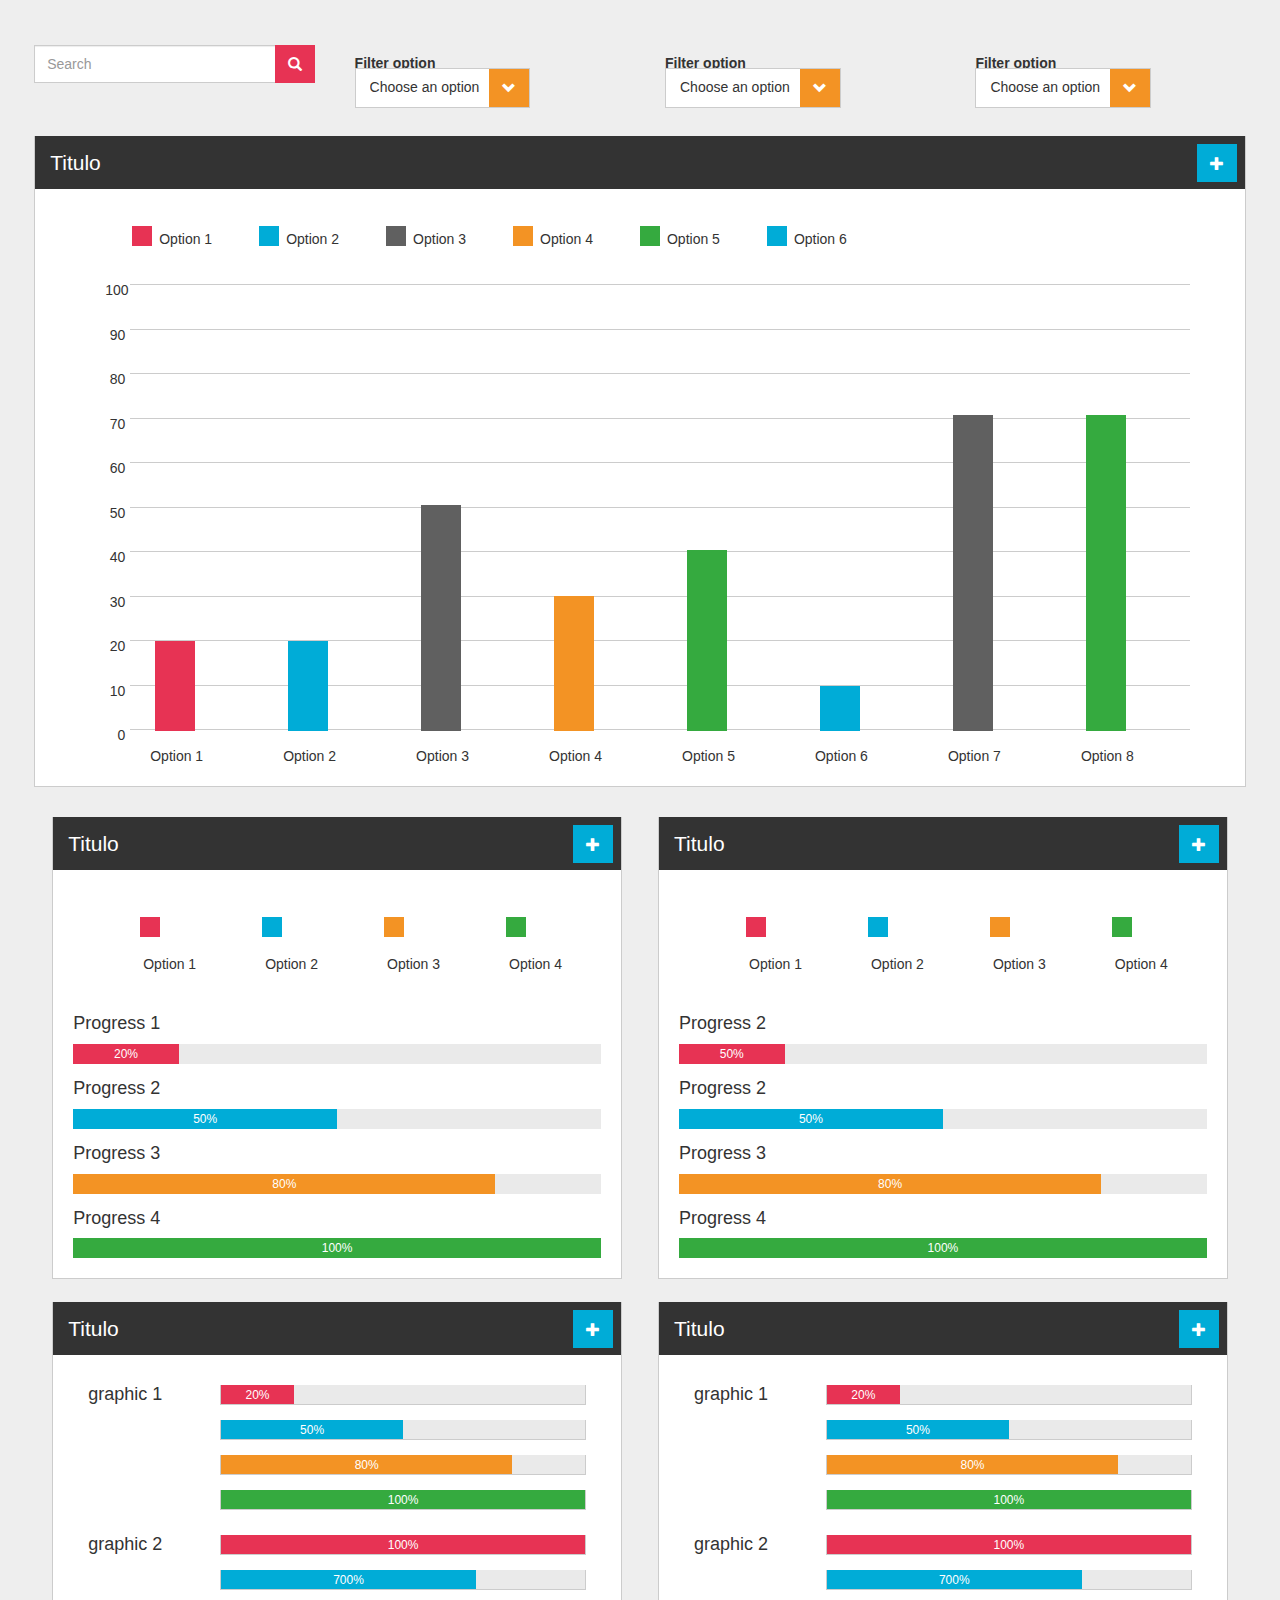
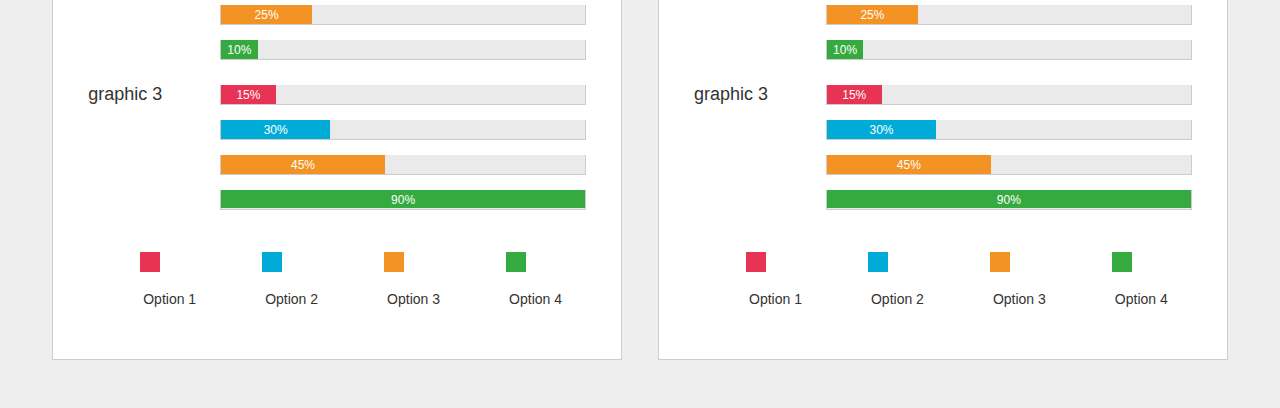
==== commit 2d647be3: "Correa: Correcciones en graficas" ====
--- a/index.html
+++ b/index.html
@@ -16,15 +16,17 @@
 
 </head>
 <body>
-	<!ZINA Header -->
+	<!--ZINA Header -->
 	<header>
        
   	</header>
 
-  	<!main section-->
+  	<!--main section-->
 	<section>
 		<div class="container">
 			<div class="row">
+
+			<!--search-->
 
 					<div class="col-sm-3 col-xs-12 Search">
 						 <div class="input-group">
@@ -35,6 +37,7 @@
 						 </div>
 					</div>
 							
+						<!--filter-->	
 					<div class="col-sm-3 col-xs-12 Filter">
 						 							
 							<div class="select-box">
@@ -57,7 +60,7 @@
 									
 							</div>
 					</div>
-
+	<!--filter-->
 					<div class="col-sm-3 col-xs-12 Filter">
 						 							
 							<div class="select-box">
@@ -80,6 +83,7 @@
 									
 							</div>
 					</div>
+						<!--filter-->
 					<div class="col-sm-3 col-xs-12 Filter">
 						 							
 							<div class="select-box">
@@ -103,7 +107,12 @@
 							</div>
 					</div>
 			</div>
+
+				<!--Graphic section-->
 			<div class="row-section">
+
+
+			<!--Graphic bar-->
 				<div class="col-md-12 graphic">
 
 					<h1 class="graphic-tittle-1">Titulo <button class="btn btn-more" type="button"><p class="glyphicon glyphicon-plus"></p></button></h1>
@@ -119,10 +128,14 @@
 
 					</ul>
 				
-					<div class="col-sm-12 col-xs-12 graphic-options-1">
-
-					 <ul class="eje-y">
-					 	<li data-ejey="110"></li>
+
+
+
+					<div class="col-sm-12 col-xs-12 graphic-options-2">
+
+					<div class="eje-y-horizontal">
+					<ul class="eje-y graphic-options-1">
+						
 		         		<li data-ejey="100"></li>
 		         		<li data-ejey="90"></li>
 		         		<li data-ejey="80"></li>
@@ -135,43 +148,37 @@
 		         		<li data-ejey="10"></li>
 		         		<li data-ejey="0"></li>
 	       			</ul>
-
+	       			</div>
+
+					<div class="horizontal-options">
+					<div  class="options"><div class="option1"></div><p class="horizontal-text"> Option 1</p></div>
+					<div class="options"><div class="option2"></div><p class="horizontal-text"> Option 2</p></div>
+					<div class="options"><div class="option3"></div><p class="horizontal-text"> Option 3</p></div>
+					<div  class="options"><div class="option4"></div><p class="horizontal-text"> Option 4</p></div>
+					<div class="options"><div class="option5"></div><p class="horizontal-text"> Option 5</p></div>
+					<div class="options"><div class="option6"></div><p class="horizontal-text"> Option 6</p></div>
+					<div  class="options"><div class="option7"></div><p class="horizontal-text"> Option 7</p></div>
+					<div class="options"><div class="option8"></div><p class="horizontal-text"> Option 8</p></div>
+				
+
+
+					
+					
+
+
+
+						
+			
+
+</div>
 					</div>
-
-					<div class="col-sm-12 col-xs-12 graphic-options-2">
-
-					
-
-					<ul class="horizontal-options">
-					
-					<li> <div class="option1"></div><p class="horizontal-text"> Option 1</p></li>
-					<li><div class="option2"></div><p class="horizontal-text">Option 2</p></li>
-					<li><div class="option3"></div><p class="horizontal-text">Option 3</p></li>
-					<li><div class="option4"></div><p class="horizontal-text">Option 4</p></li>
-					<li><div class="option5"></div><p class="horizontal-text">Option 5</p></li>
-					<li><div class="option6"></div><p class="horizontal-text">Option 6</p></li>
-					<li><div class="option7"></div><p class="horizontal-text">Option 7</p></li>
-					<li><div class="option8"></div><p class="horizontal-text">Option 8</p></li>
-					<li><div class="option9"></div><p class="horizontal-text">Option 9</p></li>
-					<li><div class="option10"></div><p class="horizontal-text">Option 10</p></li>
-					<li><div class="option11"></div><p class="horizontal-text">Option 11</p></li>
-					<li><div class="option12"></div><p class="horizontal-text">Option 12</p></li>
-
-
-
-					</ul>
-
-										
-
-
-					</div>
+			
 				</div>	
 
 				</div>
 			
-				
-				<div class="col-md-6 col-sm-6 col-xs-12">
-
+				<!--Graphic progress-->
+<div class="col-md-6 col-sm-6 col-xs-12">
 				<div class="gra-2colum">
 
 					<h1 class="graphic-tittle">Titulo<button class="btn btn-more" type="button"><p class="glyphicon glyphicon-plus"></p></button></h1>
@@ -233,6 +240,7 @@
                     
 
 				</div>
+				<!--Graphic progress-->
 <div class="col-md-6 col-sm-6 col-xs-12">
 
 				<div class="gra-2colum">
@@ -254,10 +262,10 @@
                                 
                                
                                 <div class="progress-container">
-                                    <h4>Progress 1</h4>
+                                    <h4>Progress 2</h4>
                                     <div class="progress">
                                         <div class="progress-bar-1 progress-animate">
-                                         <span class="progress-text">20%</span>
+                                         <span class="progress-text">50%</span>
                                         </div><!-- End .progress-bar -->
                                     </div><!-- End .progress -->
                                 </div><!-- End .progress-container -->
@@ -297,103 +305,245 @@
 
 				</div>
 
-				<div class="col-md-6 col-sm-6 col-xs-12">
-
+<!--Graphic graphic 4-bar-->
+ 	<div class="col-md-6 col-sm-6 col-xs-12">
 				<div class="gra-2colum">
 
-					<h1 class="graphic-tittle">Titulo <button class="btn btn-more" type="button"><p class="glyphicon glyphicon-plus"></p></button></h1>
+					<h1 class="graphic-tittle">Titulo<button class="btn btn-more" type="button"><p class="glyphicon glyphicon-plus"></p></button></h1>
 
 					<div class="graphic-1">
 
-					<div class="donut-chart-block block"> 
-                    
-                    <div class="donut-chart">
- 
-	      					<div id="porcion1" class="recorte"><div class="quesito ios" data-rel="21"></div></div>
-	     					<div id="porcion2" class="recorte"><div class="quesito mac" data-rel="39"></div></div>
-	     					<div id="porcion3" class="recorte"><div class="quesito win" data-rel="31"></div></div>
-	     					<div id="porcionFin" class="recorte"><div class="quesito linux" data-rel="9"></div></div>
-
-                            <p class="center-date">JUNE<br><br><span class="scnd-font-color">2013</span></p>        
-                    </div>
-                     <div class="donut-colors">
-
-                    <ul class="os-percentages horizontal-list">
-                        <li>
-                            <p class="ios os scnd-font-color">iOS</p>
-                            <p class="os-percentage">21<sup>%</sup></p>
-                        </li>
-                        <li>
-                            <p class="mac os scnd-font-color">Mac</p>
-                            <p class="os-percentage">39<sup>%</sup></p>
-                        </li>
-                        <li>
-                            <p class="linux os scnd-font-color">Linux</p>
-                            <p class="os-percentage">9<sup>%</sup></p>
-                        </li>
-                        <li>
-                            <p class="win os scnd-font-color">Win</p>
-                            <p class="os-percentage">31<sup>%</sup></p>
-                        </li>
-                    </ul>
-
-                    </div>
-                </div>
-							
+					<div class="graphic-general-container">
+
+					
+                                
+                               
+                                <div class="graphic-container">
+                                 <div class="graphic-label col-md-3 col-sm-3 col-xs-12"> <h4>graphic 1</h4></div>
+                                    <div class="col-md-9 col-sm-9 col-xs-12">
+                                    <div class="graphic">
+                                        <div class="graphic-bar-1 graphic-animate">
+                                         <span class="graphic-text">20%</span>
+                                        </div><!-- End .graphic-bar -->
+                                    </div><!-- End .graphic -->
+
+                                    <div class="graphic">
+                                        <div class="graphic-bar-2 graphic-animate">
+                                         <span class="graphic-text">50%</span>
+                                        </div><!-- End .graphic-bar -->
+                                    </div><!-- End .graphic -->
+                                    <div class="graphic">
+                                        <div class="graphic-bar-3 graphic-animate">
+                                         <span class="graphic-text">80%</span>
+                                        </div><!-- End .graphic-bar -->
+                                    </div><!-- End .graphic -->
+
+                                    <div class="graphic">
+                                        <div class="graphic-bar-4 graphic-animate">
+                                         <span class="graphic-text">100%</span>
+                                        </div><!-- End .graphic-bar -->
+                                    </div><!-- End .graphic -->
+                                
+                                </div><!-- End .graphic-container -->
+
+                                </div>
+                                     <div class="graphic-container">
+                                 <div class="graphic-label col-md-3 col-sm-3 col-xs-12"> <h4>graphic 2</h4></div>
+                                    <div class="col-md-9 col-sm-9 col-xs-12">
+                                    <div class="graphic">
+                                        <div class="graphic-bar-5 graphic-animate">
+                                         <span class="graphic-text">100%</span>
+                                        </div><!-- End .graphic-bar -->
+                                    </div><!-- End .graphic -->
+
+                                    <div class="graphic">
+                                        <div class="graphic-bar-6 graphic-animate">
+                                         <span class="graphic-text">700%</span>
+                                        </div><!-- End .graphic-bar -->
+                                    </div><!-- End .graphic -->
+                                    <div class="graphic">
+                                        <div class="graphic-bar-7 graphic-animate">
+                                         <span class="graphic-text">25%</span>
+                                        </div><!-- End .graphic-bar -->
+                                    </div><!-- End .graphic -->
+
+                                    <div class="graphic">
+                                        <div class="graphic-bar-8 graphic-animate">
+                                         <span class="graphic-text">10%</span>
+                                        </div><!-- End .graphic-bar -->
+                                    </div><!-- End .graphic -->
+                                
+                                </div><!-- End .graphic-container -->
+
+                                </div>
+                                     <div class="graphic-container">
+                                 <div class="graphic-label col-md-3 col-sm-3 col-xs-12"> <h4>graphic 3</h4></div>
+                                    <div class="col-md-9 col-sm-9 col-xs-12">
+                                    <div class="graphic">
+                                        <div class="graphic-bar-9 graphic-animate">
+                                         <span class="graphic-text">15%</span>
+                                        </div><!-- End .graphic-bar -->
+                                    </div><!-- End .graphic -->
+
+                                    <div class="graphic">
+                                        <div class="graphic-bar-10 graphic-animate">
+                                         <span class="graphic-text">30%</span>
+                                        </div><!-- End .graphic-bar -->
+                                    </div><!-- End .graphic -->
+                                    <div class="graphic">
+                                        <div class="graphic-bar-11 graphic-animate">
+                                         <span class="graphic-text">45%</span>
+                                        </div><!-- End .graphic-bar -->
+                                    </div><!-- End .graphic -->
+
+                                    <div class="graphic">
+                                        <div class="graphic-bar-12 graphic-animate">
+                                         <span class="graphic-text">90%</span>
+                                        </div><!-- End .graphic-bar -->
+                                    </div><!-- End .graphic -->
+                                
+                                </div><!-- End .graphic-container -->
+
+                                </div>
+
+                                <ul class="graphic-colors">
+					<li> <div class="graphic-color1"></div><p class="graphic-text-color"> Option 1</p></li>
+					<li><div class="graphic-color2"></div><p class="graphic-text-color">Option 2</p></li>
+					<li><div class="graphic-color3"></div><p class="graphic-text-color">Option 3</p></li>
+					<li><div class="graphic-color4"></div><p class="graphic-text-color">Option 4</p></li>
+					
+
+					</ul>
        			</div>
      				</div>
                     
 
 				</div>
 
-				<div class="col-md-6 col-sm-6 col-xs-12">
-
+
+				
+                    
+
+				</div>
+
+
+				<!--Graphic graphic 4-bar-->
+ 	<div class="col-md-6 col-sm-6 col-xs-12">
 				<div class="gra-2colum">
 
-					<h1 class="graphic-tittle">Titulo <button class="btn btn-more" type="button"><p class="glyphicon glyphicon-plus"></p></button></h1>
+					<h1 class="graphic-tittle">Titulo<button class="btn btn-more" type="button"><p class="glyphicon glyphicon-plus"></p></button></h1>
 
 					<div class="graphic-1">
 
-					<div class="donut-chart-block block"> 
-                    
-                    <div class="donut-chart">
- 
-	      					<div id="porcion1" class="recorte"><div class="quesito ios" data-rel="21"></div></div>
-	     					<div id="porcion2" class="recorte"><div class="quesito mac" data-rel="39"></div></div>
-	     					<div id="porcion3" class="recorte"><div class="quesito win" data-rel="31"></div></div>
-	     					<div id="porcionFin" class="recorte"><div class="quesito linux" data-rel="9"></div></div>
-
-                            <p class="center-date">JUNE<br><br><span class="scnd-font-color">2013</span></p>        
-                    </div>
-                    <div class="donut-colors">
-
-                    <ul class="os-percentages horizontal-list">
-                        <li>
-                            <p class="ios os scnd-font-color">iOS</p>
-                            <p class="os-percentage">21<sup>%</sup></p>
-                        </li>
-                        <li>
-                            <p class="mac os scnd-font-color">Mac</p>
-                            <p class="os-percentage">39<sup>%</sup></p>
-                        </li>
-                        <li>
-                            <p class="linux os scnd-font-color">Linux</p>
-                            <p class="os-percentage">9<sup>%</sup></p>
-                        </li>
-                        <li>
-                            <p class="win os scnd-font-color">Win</p>
-                            <p class="os-percentage">31<sup>%</sup></p>
-                        </li>
-                    </ul>
-
-                    </div>
-                </div>
-							
+					<div class="graphic-general-container">
+
+					
+                                
+                               
+                                <div class="graphic-container">
+                                 <div class="graphic-label col-md-3 col-sm-3 col-xs-12"> <h4>graphic 1</h4></div>
+                                    <div class="col-md-9 col-sm-9 col-xs-12">
+                                    <div class="graphic">
+                                        <div class="graphic-bar-1 graphic-animate">
+                                         <span class="graphic-text">20%</span>
+                                        </div><!-- End .graphic-bar -->
+                                    </div><!-- End .graphic -->
+
+                                    <div class="graphic">
+                                        <div class="graphic-bar-2 graphic-animate">
+                                         <span class="graphic-text">50%</span>
+                                        </div><!-- End .graphic-bar -->
+                                    </div><!-- End .graphic -->
+                                    <div class="graphic">
+                                        <div class="graphic-bar-3 graphic-animate">
+                                         <span class="graphic-text">80%</span>
+                                        </div><!-- End .graphic-bar -->
+                                    </div><!-- End .graphic -->
+
+                                    <div class="graphic">
+                                        <div class="graphic-bar-4 graphic-animate">
+                                         <span class="graphic-text">100%</span>
+                                        </div><!-- End .graphic-bar -->
+                                    </div><!-- End .graphic -->
+                                
+                                </div><!-- End .graphic-container -->
+
+                                </div>
+                                     <div class="graphic-container">
+                                 <div class="graphic-label col-md-3 col-sm-3 col-xs-12"> <h4>graphic 2</h4></div>
+                                    <div class="col-md-9 col-sm-9 col-xs-12">
+                                    <div class="graphic">
+                                        <div class="graphic-bar-5 graphic-animate">
+                                         <span class="graphic-text">100%</span>
+                                        </div><!-- End .graphic-bar -->
+                                    </div><!-- End .graphic -->
+
+                                    <div class="graphic">
+                                        <div class="graphic-bar-6 graphic-animate">
+                                         <span class="graphic-text">700%</span>
+                                        </div><!-- End .graphic-bar -->
+                                    </div><!-- End .graphic -->
+                                    <div class="graphic">
+                                        <div class="graphic-bar-7 graphic-animate">
+                                         <span class="graphic-text">25%</span>
+                                        </div><!-- End .graphic-bar -->
+                                    </div><!-- End .graphic -->
+
+                                    <div class="graphic">
+                                        <div class="graphic-bar-8 graphic-animate">
+                                         <span class="graphic-text">10%</span>
+                                        </div><!-- End .graphic-bar -->
+                                    </div><!-- End .graphic -->
+                                
+                                </div><!-- End .graphic-container -->
+
+                                </div>
+                                     <div class="graphic-container">
+                                 <div class="graphic-label col-md-3 col-sm-3 col-xs-12"> <h4>graphic 3</h4></div>
+                                    <div class="col-md-9 col-sm-9 col-xs-12">
+                                    <div class="graphic">
+                                        <div class="graphic-bar-9 graphic-animate">
+                                         <span class="graphic-text">15%</span>
+                                        </div><!-- End .graphic-bar -->
+                                    </div><!-- End .graphic -->
+
+                                    <div class="graphic">
+                                        <div class="graphic-bar-10 graphic-animate">
+                                         <span class="graphic-text">30%</span>
+                                        </div><!-- End .graphic-bar -->
+                                    </div><!-- End .graphic -->
+                                    <div class="graphic">
+                                        <div class="graphic-bar-11 graphic-animate">
+                                         <span class="graphic-text">45%</span>
+                                        </div><!-- End .graphic-bar -->
+                                    </div><!-- End .graphic -->
+
+                                    <div class="graphic">
+                                        <div class="graphic-bar-12 graphic-animate">
+                                         <span class="graphic-text">90%</span>
+                                        </div><!-- End .graphic-bar -->
+                                    </div><!-- End .graphic -->
+                                
+                                </div><!-- End .graphic-container -->
+
+                                </div>
+
+                                <ul class="graphic-colors">
+					<li> <div class="graphic-color1"></div><p class="graphic-text-color"> Option 1</p></li>
+					<li><div class="graphic-color2"></div><p class="graphic-text-color">Option 2</p></li>
+					<li><div class="graphic-color3"></div><p class="graphic-text-color">Option 3</p></li>
+					<li><div class="graphic-color4"></div><p class="graphic-text-color">Option 4</p></li>
+					
+
+					</ul>
        			</div>
      				</div>
                     
 
 				</div>
+
+
+				
                     
 
 				</div>
--- a/css/style.css
+++ b/css/style.css
@@ -166,48 +166,57 @@
 
 /** General Styles Graphic Bar**/
 /* line 3, _options-bar.scss */
+.graphic-options-1 li {
+  margin: 10px !important; }
+
+/* line 7, _options-bar.scss */
+.graphic-options-2 {
+  margin-bottom: 60px; }
+
+/* line 11, _options-bar.scss */
 .horizontal-options {
   display: -webkit-inline-box;
   display: -webkit-inline-flex;
   display: -ms-inline-flexbox;
   display: inline-flex;
-  text-align: center;
-  -webkit-box-align: baseline;
-  -webkit-align-items: baseline;
-      -ms-flex-align: baseline;
-          align-items: baseline;
-  margin-top: 25px; }
-
-/* line 9, _options-bar.scss */
+  -webkit-box-align: center;
+  -webkit-align-items: center;
+      -ms-flex-align: center;
+          align-items: center;
+  width: 95%;
+  margin: 16px 70px; }
+
+/* line 17, _options-bar.scss */
 .horizontal-text {
-  margin-top: 25px; }
-
-/* line 13, _options-bar.scss */
+  margin-top: 25px;
+  position: absolute;
+  bottom: -50px; }
+
+/* line 26, _options-bar.scss */
 .horizontal-colors {
   display: -webkit-inline-box;
   display: -webkit-inline-flex;
   display: -ms-inline-flexbox;
-  display: inline-flex; }
-  /* line 15, _options-bar.scss */
+  display: inline-flex;
+  margin-bottom: -5px; }
+  /* line 29, _options-bar.scss */
   .horizontal-colors .horizontal-text-color {
     margin-top: 10px;
     float: left; }
 
-/* line 20, _options-bar.scss */
+/* line 34, _options-bar.scss */
 [class^='eje-'] {
-  position: absolute;
   left: 0;
-  bottom: 0rem;
+  bottom: 1rem;
   width: 100%;
-  padding: 1rem 1rem 0 2rem;
-  height: 80%; }
-
-/* line 29, _options-bar.scss */
+  height: 115px; }
+
+/* line 41, _options-bar.scss */
 .eje-y li {
-  height: 25%;
-  border-top: 1px solid #777; }
-
-/* line 33, _options-bar.scss */
+  height: 30%;
+  border-top: 1px solid #ccc; }
+
+/* line 45, _options-bar.scss */
 [data-ejeY]:before {
   content: attr(data-ejeY);
   display: inline-block;
@@ -218,8 +227,13 @@
   left: -2.5rem;
   top: -.5rem; }
 
+/* line 55, _options-bar.scss */
+.options {
+  height: 295px;
+  width: 20%; }
+
 /** Option colors Graphic Bar**/
-/* line 46, _options-bar.scss */
+/* line 61, _options-bar.scss */
 .color1 {
   background: #E73354;
   width: 20px;
@@ -227,7 +241,7 @@
   float: left;
   margin: 7px; }
 
-/* line 53, _options-bar.scss */
+/* line 68, _options-bar.scss */
 .color2 {
   background: #00ACD7;
   width: 20px;
@@ -235,7 +249,7 @@
   float: left;
   margin: 7px; }
 
-/* line 60, _options-bar.scss */
+/* line 75, _options-bar.scss */
 .color3 {
   background: #606060;
   width: 20px;
@@ -243,7 +257,7 @@
   float: left;
   margin: 7px; }
 
-/* line 67, _options-bar.scss */
+/* line 82, _options-bar.scss */
 .color4 {
   background: #F39324;
   width: 20px;
@@ -251,7 +265,7 @@
   float: left;
   margin: 7px; }
 
-/* line 74, _options-bar.scss */
+/* line 89, _options-bar.scss */
 .color5 {
   background: #35AA3F;
   width: 20px;
@@ -259,7 +273,7 @@
   float: left;
   margin: 7px; }
 
-/* line 81, _options-bar.scss */
+/* line 96, _options-bar.scss */
 .color6 {
   background: #00ACD7;
   width: 20px;
@@ -268,342 +282,105 @@
   margin: 7px; }
 
 /** Porcentual options Graphic Bar**/
-/* line 92, _options-bar.scss */
+/* line 107, _options-bar.scss */
 .option1 {
   background: #E73354;
   border-top: none;
-  height: 180px;
-  margin: 0 10px;
-  padding: 20px;
-  position: relative; }
-
-/* line 101, _options-bar.scss */
+  height: 20%;
+  margin: 0 5px;
+  padding: 20px;
+  position: absolute;
+  bottom: -5px; }
+
+/* line 117, _options-bar.scss */
 .option2 {
   background: #00ACD7;
   border-top: none;
-  height: 100px;
-  margin: 0 10px;
-  padding: 20px;
-  position: relative;
-  bottom: 0; }
-
-/* line 111, _options-bar.scss */
+  height: 20%;
+  margin: 0 5px;
+  padding: 20px;
+  position: absolute;
+  bottom: -5px; }
+
+/* line 127, _options-bar.scss */
 .option3 {
   background: #606060;
   border-top: none;
-  height: 200px;
-  margin: 0 10px;
-  padding: 20px; }
-
-/* line 121, _options-bar.scss */
+  height: 50%;
+  margin: 0 5px;
+  padding: 20px;
+  position: absolute;
+  bottom: -5px; }
+
+/* line 138, _options-bar.scss */
 .option4 {
   background: #F39324;
   border-top: none;
-  height: 100px;
-  margin: 0 10px;
-  padding: 20px; }
-
-/* line 131, _options-bar.scss */
+  height: 30%;
+  margin: 0 5px;
+  padding: 20px;
+  position: absolute;
+  bottom: -5px; }
+
+/* line 150, _options-bar.scss */
 .option5 {
   background: #35AA3F;
   border-top: none;
-  height: 180px;
-  margin: 0 10px;
-  padding: 20px;
-  position: relative; }
-
-/* line 140, _options-bar.scss */
+  height: 40%;
+  margin: 0 5px;
+  padding: 20px;
+  position: absolute;
+  bottom: -5px; }
+
+/* line 160, _options-bar.scss */
 .option6 {
   background: #00ACD7;
   border-top: none;
-  height: 100px;
-  margin: 0 10px;
-  padding: 20px;
-  position: relative;
-  bottom: 0; }
-
-/* line 150, _options-bar.scss */
+  height: 10%;
+  margin: 0 5px;
+  padding: 20px;
+  position: absolute;
+  bottom: -5px; }
+
+/* line 170, _options-bar.scss */
 .option7 {
   background: #606060;
   border-top: none;
-  height: 200px;
-  margin: 0 10px;
-  padding: 20px; }
-
-/* line 160, _options-bar.scss */
+  height: 70%;
+  margin: 0 5px;
+  padding: 20px;
+  position: absolute;
+  bottom: -5px; }
+
+/* line 182, _options-bar.scss */
 .option8 {
   background: #35AA3F;
   border-top: none;
-  height: 120px;
-  margin: 0 10px;
-  padding: 20px; }
-
-/* line 170, _options-bar.scss */
+  height: 70%;
+  margin: 0 5px;
+  padding: 20px;
+  position: absolute;
+  bottom: -5px; }
+
+/* line 194, _options-bar.scss */
 .option9 {
   background: #F39324;
   border-top: none;
-  height: 200px;
-  margin: 0 10px;
-  padding: 20px; }
-
-/* line 180, _options-bar.scss */
+  height: 80%;
+  margin: 0 5px;
+  padding: 20px;
+  position: absolute;
+  bottom: -5px; }
+
+/* line 205, _options-bar.scss */
 .option10 {
   background: #606060;
   border-top: none;
-  height: 180px;
-  margin: 0 10px;
-  padding: 20px; }
-
-/* line 189, _options-bar.scss */
-.option11 {
-  background: #E73354;
-  border-top: none;
-  height: 180px;
-  margin: 0 10px;
-  padding: 20px;
-  position: relative; }
-
-/* line 198, _options-bar.scss */
-.option12 {
-  background: #00ACD7;
-  border-top: none;
-  height: 100px;
-  margin: 0 10px;
-  padding: 20px;
-  position: relative;
-  bottom: 0; }
-
-/** General Styles Graphic donut**/
-/* line 3, _options-donut.scss */
-.donut-chart {
-  position: relative;
-  width: 200px;
-  height: 200px;
-  margin: 0 auto 2rem;
-  border-radius: 100%; }
-
-/* line 10, _options-donut.scss */
-p.center-date {
-  background: #fff;
-  position: absolute;
-  text-align: center;
-  font-size: 28px;
-  top: 0;
-  left: 0;
-  bottom: 0;
-  right: 0;
-  width: 130px;
-  height: 130px;
-  margin: auto;
-  border-radius: 50%;
-  line-height: 35px;
-  padding: 15% 0 0; }
-
-/* line 23, _options-donut.scss */
-.center-date span.scnd-font-color {
-  line-height: 0; }
-
-/* line 26, _options-donut.scss */
-.recorte {
-  border-radius: 50%;
-  clip: rect(0px, 200px, 200px, 100px);
-  height: 100%;
-  position: absolute;
-  width: 100%; }
-
-/* line 33, _options-donut.scss */
-.quesito {
-  border-radius: 50%;
-  clip: rect(0px, 100px, 200px, 0px);
-  height: 100%;
-  position: absolute;
-  width: 100%;
-  font-family: monospace;
-  font-size: 1.5rem; }
-
-/* line 43, _options-donut.scss */
-.donut-colors {
-  text-align: center;
-  width: 100%; }
-
-/** Option colors Graphic donut**/
-/* line 54, _options-donut.scss */
-#porcion1 {
-  -webkit-transform: rotate(0deg);
-      -ms-transform: rotate(0deg);
-          transform: rotate(0deg); }
-
-/* line 58, _options-donut.scss */
-#porcion1 .quesito {
-  background-color: #E73354;
-  -webkit-transform: rotate(76deg);
-      -ms-transform: rotate(76deg);
-          transform: rotate(76deg); }
-
-/* line 62, _options-donut.scss */
-#porcion2 {
-  -webkit-transform: rotate(76deg);
-      -ms-transform: rotate(76deg);
-          transform: rotate(76deg); }
-
-/* line 65, _options-donut.scss */
-#porcion2 .quesito {
-  background-color: #00ACD7;
-  -webkit-transform: rotate(140deg);
-      -ms-transform: rotate(140deg);
-          transform: rotate(140deg); }
-
-/* line 69, _options-donut.scss */
-#porcion3 {
-  -webkit-transform: rotate(215deg);
-      -ms-transform: rotate(215deg);
-          transform: rotate(215deg); }
-
-/* line 72, _options-donut.scss */
-#porcion3 .quesito {
-  background-color: #606060;
-  -webkit-transform: rotate(113deg);
-      -ms-transform: rotate(113deg);
-          transform: rotate(113deg); }
-
-/* line 76, _options-donut.scss */
-#porcionFin {
-  -webkit-transform: rotate(-32deg);
-      -ms-transform: rotate(-32deg);
-          transform: rotate(-32deg); }
-
-/* line 79, _options-donut.scss */
-#porcionFin .quesito {
-  background-color: #F39324;
-  -webkit-transform: rotate(32deg);
-      -ms-transform: rotate(32deg);
-          transform: rotate(32deg); }
-
-/* line 83, _options-donut.scss */
-.nota-final {
-  clear: both;
-  color: #606060;
-  font-size: 1rem;
-  padding: 2rem 0; }
-
-/* line 89, _options-donut.scss */
-.nota-final strong {
-  color: #E73354; }
-
-/* line 92, _options-donut.scss */
-.nota-final a {
-  color: #F39324;
-  font-size: inherit; }
-
-/** Porcentual and text options - Graphic donut**/
-/* line 101, _options-donut.scss */
-.menu-box {
-  height: 360px; }
-
-/* line 105, _options-donut.scss */
-.donut-chart-block {
-  overflow: hidden;
-  margin-top: 40px; }
-
-/* line 109, _options-donut.scss */
-.donut-chart-block .titular {
-  padding: 10px 0; }
-
-/* line 112, _options-donut.scss */
-.os-percentages li {
-  width: 100px;
-  text-align: center; }
-
-/* line 117, _options-donut.scss */
-.os {
-  margin: 0;
-  padding: 10px 0 5px;
-  font-size: 15px; }
-
-/* line 122, _options-donut.scss */
-.os.ios {
-  border-top: 4px solid #E73354; }
-
-/* line 125, _options-donut.scss */
-.os.mac {
-  border-top: 4px solid #00ACD7; }
-
-/* line 128, _options-donut.scss */
-.os.linux {
-  border-top: 4px solid #F39324; }
-
-/* line 131, _options-donut.scss */
-.os.win {
-  border-top: 4px solid #606060; }
-
-/* line 134, _options-donut.scss */
-.os-percentage {
-  margin: 0;
-  padding: 0 0 15px 10px;
-  font-size: 25px; }
-
-/* line 139, _options-donut.scss */
-.line-chart-block, .bar-chart-block {
-  height: 400px; }
-
-/* line 142, _options-donut.scss */
-.line-chart {
-  height: 200px;
-  background: #00ACD7; }
-
-/* line 146, _options-donut.scss */
-.time-lenght {
-  padding-top: 22px;
-  padding-left: 38px;
-  overflow: hidden; }
-
-/* line 151, _options-donut.scss */
-.time-lenght-btn {
-  display: block;
-  width: 70px;
-  line-height: 32px;
-  background: #50597b;
-  border-radius: 5px;
-  font-size: 14px;
-  text-align: center;
-  margin-right: 5px;
-  -webkit-transition: background .3s;
-  transition: background .3s; }
-
-/* line 163, _options-donut.scss */
-.time-lenght-btn:hover {
-  text-decoration: none;
-  background: #E73354; }
-
-/* line 167, _options-donut.scss */
-.month-data {
-  padding-top: 28px; }
-
-/* line 170, _options-donut.scss */
-.month-data p {
-  display: inline-block;
-  margin: 0;
-  padding: 0 25px 15px;
-  font-size: 16px; }
-
-/* line 176, _options-donut.scss */
-.month-data p:last-child {
-  padding: 0 25px;
-  float: right;
-  font-size: 15px; }
-
-/* line 181, _options-donut.scss */
-.increment {
-  color: #E73354; }
-
-/* line 184, _options-donut.scss */
-.horizontal-list {
-  display: -webkit-inline-box;
-  display: -webkit-inline-flex;
-  display: -ms-inline-flexbox;
-  display: inline-flex;
-  text-align: center;
-  margin: 0 auto; }
+  height: 90%;
+  margin: 0 5px;
+  padding: 20px;
+  position: absolute;
+  bottom: -5px; }
 
 /** Progress graphic bar general**/
 /* line 5, _options-progress-bar.scss */
@@ -619,7 +396,6 @@
     box-shadow: none; }
   /* line 19, _options-progress-bar.scss */
   .progress-general-container .progress-text {
-    font: 700 12px/15px Arial,sans-serif;
     right: 15px;
     bottom: 100%;
     display: block;
@@ -630,39 +406,39 @@
     -o-transition: all 0.3s; }
 
 /** Progress graphic colors **/
-/* line 36, _options-progress-bar.scss */
+/* line 35, _options-progress-bar.scss */
 .progress-colors {
   display: -webkit-inline-box;
   display: -webkit-inline-flex;
   display: -ms-inline-flexbox;
   display: inline-flex;
   margin: 0 auto; }
-  /* line 39, _options-progress-bar.scss */
+  /* line 38, _options-progress-bar.scss */
   .progress-colors .progress-text-color {
     float: left;
     margin: 10px; }
-  /* line 43, _options-progress-bar.scss */
+  /* line 42, _options-progress-bar.scss */
   .progress-colors .progress-color1 {
     background: #E73354;
     width: 20px;
     height: 20px;
     float: left;
     margin: 7px; }
-  /* line 50, _options-progress-bar.scss */
+  /* line 49, _options-progress-bar.scss */
   .progress-colors .progress-color2 {
     background: #00ACD7;
     width: 20px;
     height: 20px;
     float: left;
     margin: 7px; }
-  /* line 57, _options-progress-bar.scss */
+  /* line 56, _options-progress-bar.scss */
   .progress-colors .progress-color3 {
     background: #F39324;
     width: 20px;
     height: 20px;
     float: left;
     margin: 7px; }
-  /* line 64, _options-progress-bar.scss */
+  /* line 63, _options-progress-bar.scss */
   .progress-colors .progress-color4 {
     background: #35AA3F;
     width: 20px;
@@ -671,7 +447,7 @@
     margin: 7px; }
 
 /** Porcentual options Graphic Bar**/
-/* line 78, _options-progress-bar.scss */
+/* line 77, _options-progress-bar.scss */
 .progress-bar-1 {
   float: left;
   width: 20%;
@@ -683,7 +459,7 @@
   background-color: #E73354;
   box-shadow: none; }
 
-/* line 91, _options-progress-bar.scss */
+/* line 90, _options-progress-bar.scss */
 .progress-bar-2 {
   float: left;
   width: 50%;
@@ -695,7 +471,7 @@
   background-color: #00ACD7;
   box-shadow: none; }
 
-/* line 104, _options-progress-bar.scss */
+/* line 103, _options-progress-bar.scss */
 .progress-bar-3 {
   float: left;
   width: 80%;
@@ -707,7 +483,7 @@
   background-color: #F39324;
   box-shadow: none; }
 
-/* line 117, _options-progress-bar.scss */
+/* line 116, _options-progress-bar.scss */
 .progress-bar-4 {
   float: left;
   width: 100%;
@@ -719,4 +495,216 @@
   background-color: #35AA3F;
   box-shadow: none; }
 
+/** graphic graphic bar general**/
+/* line 5, _options-graphic-bar.scss */
+.graphic-general-container {
+  margin: 20px; }
+  /* line 7, _options-graphic-bar.scss */
+  .graphic-general-container .graphic {
+    height: 20px;
+    margin-bottom: 15px;
+    overflow: visible;
+    background-color: #eaeaea;
+    border-radius: 0;
+    box-shadow: none; }
+  /* line 19, _options-graphic-bar.scss */
+  .graphic-general-container .graphic-label {
+    float: left; }
+  /* line 22, _options-graphic-bar.scss */
+  .graphic-general-container .graphic-text {
+    right: 15px;
+    bottom: 100%;
+    display: block;
+    transition: all 0.3s;
+    -webkit-transition: all 0.3s;
+    -ms-transition: all 0.3s;
+    -moz-transition: all 0.3s;
+    -o-transition: all 0.3s; }
+
+/** graphic graphic colors **/
+/* line 38, _options-graphic-bar.scss */
+.graphic-colors {
+  display: -webkit-inline-box;
+  display: -webkit-inline-flex;
+  display: -ms-inline-flexbox;
+  display: inline-flex;
+  margin: 0 auto; }
+  /* line 41, _options-graphic-bar.scss */
+  .graphic-colors .graphic-text-color {
+    float: left;
+    margin: 10px; }
+  /* line 45, _options-graphic-bar.scss */
+  .graphic-colors .graphic-color1 {
+    background: #E73354;
+    width: 20px;
+    height: 20px;
+    float: left;
+    margin: 7px; }
+  /* line 52, _options-graphic-bar.scss */
+  .graphic-colors .graphic-color2 {
+    background: #00ACD7;
+    width: 20px;
+    height: 20px;
+    float: left;
+    margin: 7px; }
+  /* line 59, _options-graphic-bar.scss */
+  .graphic-colors .graphic-color3 {
+    background: #F39324;
+    width: 20px;
+    height: 20px;
+    float: left;
+    margin: 7px; }
+  /* line 66, _options-graphic-bar.scss */
+  .graphic-colors .graphic-color4 {
+    background: #35AA3F;
+    width: 20px;
+    height: 20px;
+    float: left;
+    margin: 7px; }
+
+/** Porcentual options Graphic Bar**/
+/* line 80, _options-graphic-bar.scss */
+.graphic-bar-1 {
+  float: left;
+  width: 20%;
+  height: 100%;
+  font-size: 12px;
+  line-height: 20px;
+  color: #fff;
+  text-align: center;
+  background-color: #E73354;
+  box-shadow: none; }
+
+/* line 93, _options-graphic-bar.scss */
+.graphic-bar-2 {
+  float: left;
+  width: 50%;
+  height: 100%;
+  font-size: 12px;
+  line-height: 20px;
+  color: #fff;
+  text-align: center;
+  background-color: #00ACD7;
+  box-shadow: none; }
+
+/* line 106, _options-graphic-bar.scss */
+.graphic-bar-3 {
+  float: left;
+  width: 80%;
+  height: 100%;
+  font-size: 12px;
+  line-height: 20px;
+  color: #fff;
+  text-align: center;
+  background-color: #F39324;
+  box-shadow: none; }
+
+/* line 119, _options-graphic-bar.scss */
+.graphic-bar-4 {
+  float: left;
+  width: 100%;
+  height: 100%;
+  font-size: 12px;
+  line-height: 20px;
+  color: #fff;
+  text-align: center;
+  background-color: #35AA3F;
+  box-shadow: none; }
+
+/* line 131, _options-graphic-bar.scss */
+.graphic-bar-5 {
+  float: left;
+  width: 100%;
+  height: 100%;
+  font-size: 12px;
+  line-height: 20px;
+  color: #fff;
+  text-align: center;
+  background-color: #E73354;
+  box-shadow: none; }
+
+/* line 144, _options-graphic-bar.scss */
+.graphic-bar-6 {
+  float: left;
+  width: 70%;
+  height: 100%;
+  font-size: 12px;
+  line-height: 20px;
+  color: #fff;
+  text-align: center;
+  background-color: #00ACD7;
+  box-shadow: none; }
+
+/* line 157, _options-graphic-bar.scss */
+.graphic-bar-7 {
+  float: left;
+  width: 25%;
+  height: 100%;
+  font-size: 12px;
+  line-height: 20px;
+  color: #fff;
+  text-align: center;
+  background-color: #F39324;
+  box-shadow: none; }
+
+/* line 170, _options-graphic-bar.scss */
+.graphic-bar-8 {
+  float: left;
+  width: 10%;
+  height: 100%;
+  font-size: 12px;
+  line-height: 20px;
+  color: #fff;
+  text-align: center;
+  background-color: #35AA3F;
+  box-shadow: none; }
+
+/* line 183, _options-graphic-bar.scss */
+.graphic-bar-9 {
+  float: left;
+  width: 15%;
+  height: 100%;
+  font-size: 12px;
+  line-height: 20px;
+  color: #fff;
+  text-align: center;
+  background-color: #E73354;
+  box-shadow: none; }
+
+/* line 196, _options-graphic-bar.scss */
+.graphic-bar-10 {
+  float: left;
+  width: 30%;
+  height: 100%;
+  font-size: 12px;
+  line-height: 20px;
+  color: #fff;
+  text-align: center;
+  background-color: #00ACD7;
+  box-shadow: none; }
+
+/* line 209, _options-graphic-bar.scss */
+.graphic-bar-11 {
+  float: left;
+  width: 45%;
+  height: 100%;
+  font-size: 12px;
+  line-height: 20px;
+  color: #fff;
+  text-align: center;
+  background-color: #F39324;
+  box-shadow: none; }
+
+/* line 222, _options-graphic-bar.scss */
+.graphic-bar-12 {
+  float: left;
+  width: 100%;
+  height: 90%;
+  font-size: 12px;
+  line-height: 20px;
+  color: #fff;
+  text-align: center;
+  background-color: #35AA3F;
+  box-shadow: none; }
+
 /*# sourceMappingURL=style.css.map */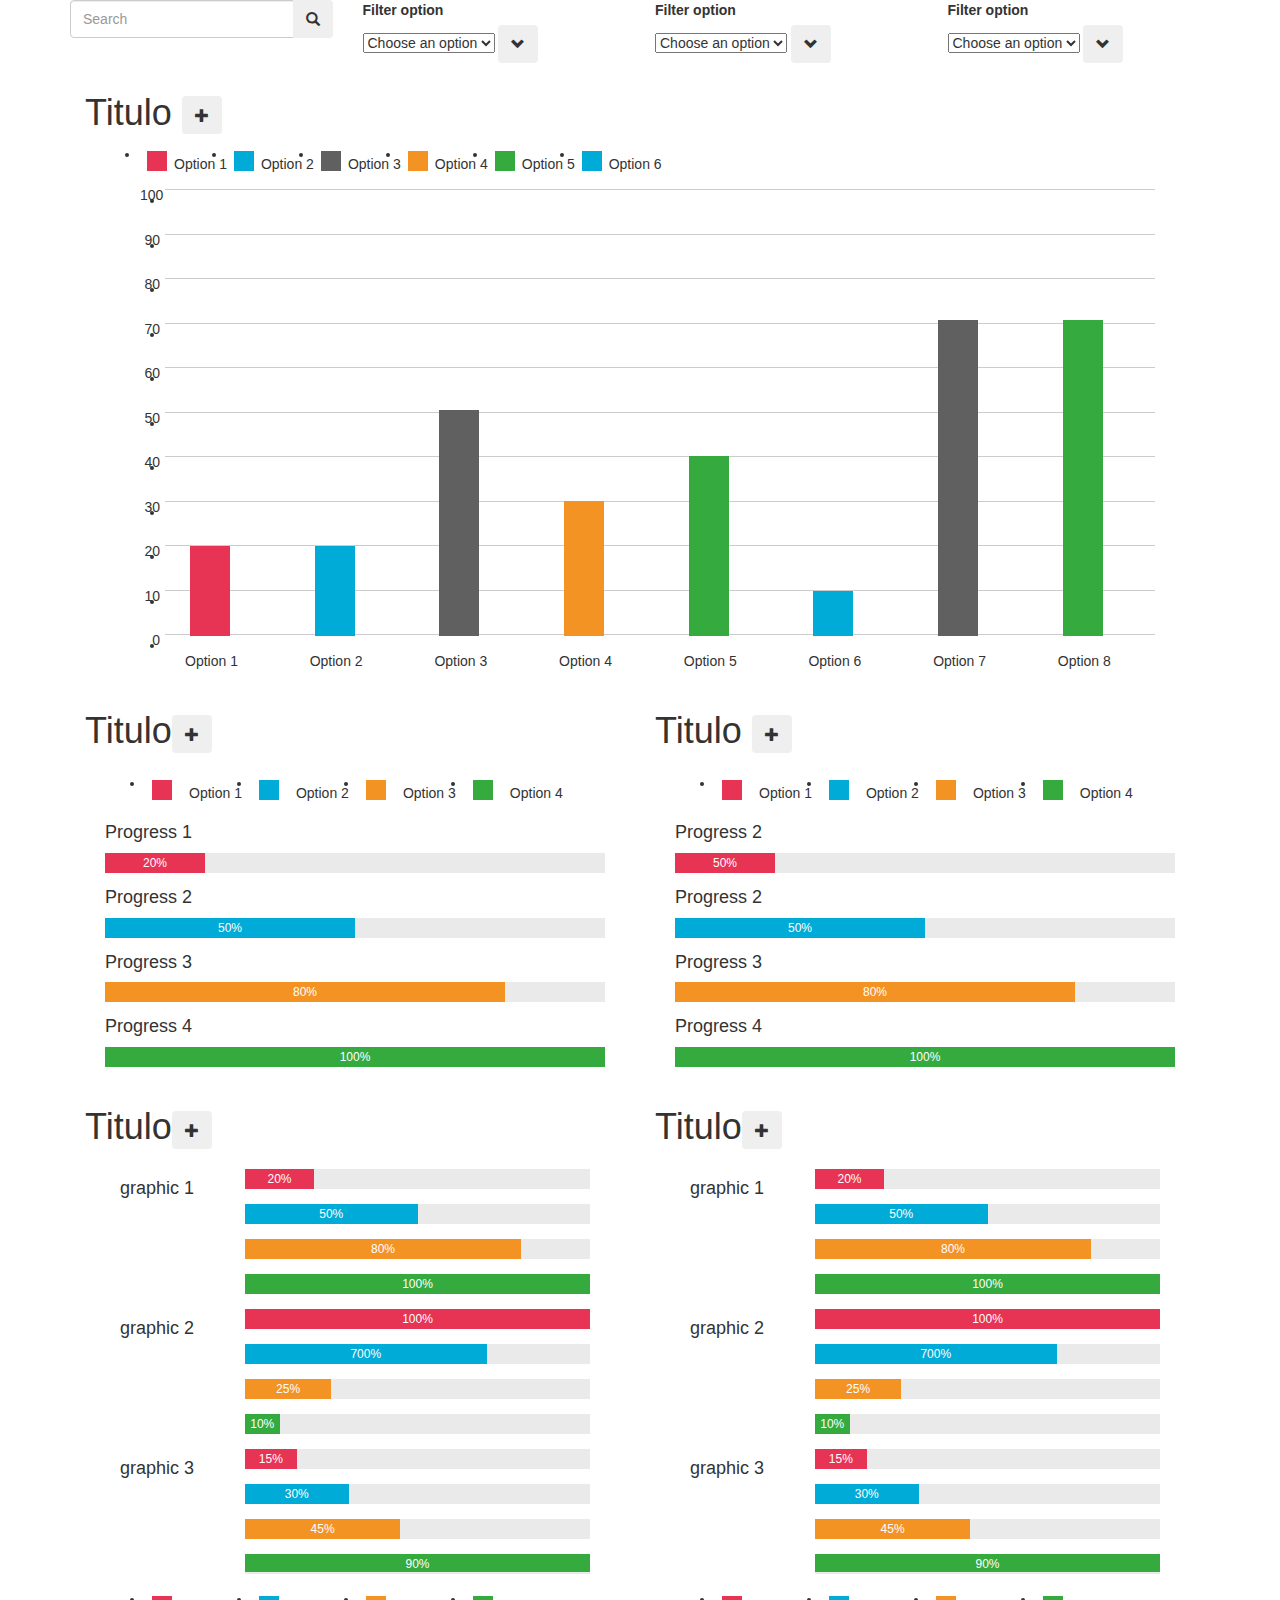
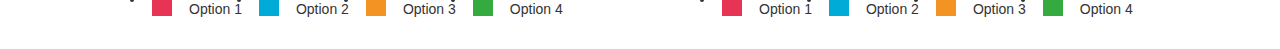
==== commit 97960cc9: "JUANPA: Added template base and Javascript graphs" ====
--- a/index.html
+++ b/index.html
@@ -6,13 +6,12 @@
     <title>ZINA Dashboard</title>
     <meta name="description" content="">
     <meta name="viewport" content="width=device-width, initial-scale=1">
-    <link rel="stylesheet" href="css/font-awesome.min.css">
+    <link rel="stylesheet" href="static/css/font-awesome.min.css">
 	<!-- Bootstrap -->
-	<link rel="stylesheet" href="css/bootstrap.min.css">
+	<link rel="stylesheet" href="static/css/bootstrap.min.css">
 	<!-- Site main styles -->
-	<link rel="stylesheet" href="css/style.css">
-	<script src="js/dist/Chart.bundle.js"></script>
-    <script src="js/utils.js"></script>
+	<link rel="stylesheet" href="static/css/style.css">
+	
 
 </head>
 <body>
--- a/static/css/style.css
+++ b/static/css/style.css
@@ -0,0 +1,622 @@
+/*@imports*/
+/***********************************
+Font-face config
+************************************/
+@font-face {
+  font-family: 'NokiaPureTWebLight';
+  src: url("../fonts/NokiaPureTWeb_Lt.eot");
+  src: url("../fonts/NokiaPureTWeb_Lt.eot?#iefix") format("embedded-opentype"), url("../fonts/NokiaPureTWeb_Lt.woff") format("woff"), url("../fonts/NokiaPureTWeb_Lt.ttf") format("truetype"), url("../fonts/NokiaPureTWeb_Lt.svg#NokiaPureTWebLight") format("svg");
+  font-weight: normal;
+  font-style: normal; }
+@font-face {
+  font-family: 'NokiaPureTWebRegular';
+  src: url("../fonts/NokiaPureTWeb_Rg.eot");
+  src: url("../fonts/NokiaPureTWeb_Rg.eot?#iefix") format("embedded-opentype"), url("../fonts/NokiaPureTWeb_Rg.woff") format("woff"), url("../fonts/NokiaPureTWeb_Rg.ttf") format("truetype"), url("../fonts/NokiaPureTWeb_Rg.svg#NokiaPureTWebRegular") format("svg");
+  font-weight: normal;
+  font-style: normal; }
+@font-face {
+  font-family: 'NokiaPureTWebBold';
+  src: url("../fonts/NokiaPureTWeb_Bd.eot");
+  src: url("../fonts/NokiaPureTWeb_Bd.eot?#iefix") format("embedded-opentype"), url("../fonts/NokiaPureTWeb_Bd.woff") format("woff"), url("../fonts/NokiaPureTWeb_Bd.ttf") format("truetype"), url("../fonts/NokiaPureTWeb_Bd.svg#NokiaPureTWebBold") format("svg");
+  font-weight: normal;
+  font-style: normal; }
+@font-face {
+  font-family: 'nokia_pure_headlinelight';
+  src: url("../fonts/nokiapureheadline_light-webfont.woff2") format("woff2"), url("../fonts/nokiapureheadline_light-webfont.woff") format("woff");
+  font-weight: normal;
+  font-style: normal; }
+@font-face {
+  font-family: 'nokia_pure_headlineultraLt';
+  src: url("../fonts/nokiapureheadline_ultralight-webfont.woff2") format("woff2"), url("../fonts/nokiapureheadline_ultralight-webfont.woff") format("woff");
+  font-weight: normal;
+  font-style: normal; }
+/* Extra small devices (phones, less than 768px) */
+/* No media query since this is the default in Bootstrap */
+/* Small devices (tablets, 768px and up) */
+/* Medium devices (desktops, 992px and up) */
+/* Large devices (large desktops, 1200px and up) */
+.the-content .the-chart {
+  background: white;
+  margin-bottom: 20px; }
+  .the-content .the-chart .mapcontainer .map {
+    height: 600px; }
+  .the-content .the-chart .mapcontainer svg {
+    height: 100%; }
+  .the-content .the-chart .chart-title {
+    background: #10476f;
+    color: white;
+    cursor: pointer;
+    font-size: 1.5em;
+    margin: 0;
+    padding: 15px; }
+  .the-content .the-chart .chart-body {
+    padding: 20px; }
+  .the-content .the-chart .chart-container {
+    border: 1px solid #dadada;
+    border-radius: 3px;
+    margin-bottom: 25px;
+    margin-top: 25px;
+    padding: 30px 10px; }
+
+/** General Styles Graphic Bar**/
+.graphic-options-1 li {
+  margin: 10px !important; }
+
+.graphic-options-2 {
+  margin-bottom: 60px; }
+
+.horizontal-options {
+  display: -webkit-inline-box;
+  display: -webkit-inline-flex;
+  display: -ms-inline-flexbox;
+  display: inline-flex;
+  -webkit-box-align: center;
+  -webkit-align-items: center;
+      -ms-flex-align: center;
+          align-items: center;
+  width: 95%;
+  margin: 16px 70px; }
+
+.horizontal-text {
+  margin-top: 25px;
+  position: absolute;
+  bottom: -50px; }
+
+.horizontal-colors {
+  display: -webkit-inline-box;
+  display: -webkit-inline-flex;
+  display: -ms-inline-flexbox;
+  display: inline-flex;
+  margin-bottom: -5px; }
+  .horizontal-colors .horizontal-text-color {
+    margin-top: 10px;
+    float: left; }
+
+[class^='eje-'] {
+  left: 0;
+  bottom: 1rem;
+  width: 100%;
+  height: 115px; }
+
+.eje-y li {
+  height: 30%;
+  border-top: 1px solid #ccc; }
+
+[data-ejeY]:before {
+  content: attr(data-ejeY);
+  display: inline-block;
+  width: 2rem;
+  text-align: right;
+  line-height: 0;
+  position: relative;
+  left: -2.5rem;
+  top: -.5rem; }
+
+.options {
+  height: 295px;
+  width: 20%; }
+
+/** Option colors Graphic Bar**/
+.color1 {
+  background: #E73354;
+  width: 20px;
+  height: 20px;
+  float: left;
+  margin: 7px; }
+
+.color2 {
+  background: #00ACD7;
+  width: 20px;
+  height: 20px;
+  float: left;
+  margin: 7px; }
+
+.color3 {
+  background: #606060;
+  width: 20px;
+  height: 20px;
+  float: left;
+  margin: 7px; }
+
+.color4 {
+  background: #F39324;
+  width: 20px;
+  height: 20px;
+  float: left;
+  margin: 7px; }
+
+.color5 {
+  background: #35AA3F;
+  width: 20px;
+  height: 20px;
+  float: left;
+  margin: 7px; }
+
+.color6 {
+  background: #00ACD7;
+  width: 20px;
+  height: 20px;
+  float: left;
+  margin: 7px; }
+
+/** Porcentual options Graphic Bar**/
+.option1 {
+  background: #E73354;
+  border-top: none;
+  height: 20%;
+  margin: 0 5px;
+  padding: 20px;
+  position: absolute;
+  bottom: -5px; }
+
+.option2 {
+  background: #00ACD7;
+  border-top: none;
+  height: 20%;
+  margin: 0 5px;
+  padding: 20px;
+  position: absolute;
+  bottom: -5px; }
+
+.option3 {
+  background: #606060;
+  border-top: none;
+  height: 50%;
+  margin: 0 5px;
+  padding: 20px;
+  position: absolute;
+  bottom: -5px; }
+
+.option4 {
+  background: #F39324;
+  border-top: none;
+  height: 30%;
+  margin: 0 5px;
+  padding: 20px;
+  position: absolute;
+  bottom: -5px; }
+
+.option5 {
+  background: #35AA3F;
+  border-top: none;
+  height: 40%;
+  margin: 0 5px;
+  padding: 20px;
+  position: absolute;
+  bottom: -5px; }
+
+.option6 {
+  background: #00ACD7;
+  border-top: none;
+  height: 10%;
+  margin: 0 5px;
+  padding: 20px;
+  position: absolute;
+  bottom: -5px; }
+
+.option7 {
+  background: #606060;
+  border-top: none;
+  height: 70%;
+  margin: 0 5px;
+  padding: 20px;
+  position: absolute;
+  bottom: -5px; }
+
+.option8 {
+  background: #35AA3F;
+  border-top: none;
+  height: 70%;
+  margin: 0 5px;
+  padding: 20px;
+  position: absolute;
+  bottom: -5px; }
+
+.option9 {
+  background: #F39324;
+  border-top: none;
+  height: 80%;
+  margin: 0 5px;
+  padding: 20px;
+  position: absolute;
+  bottom: -5px; }
+
+.option10 {
+  background: #606060;
+  border-top: none;
+  height: 90%;
+  margin: 0 5px;
+  padding: 20px;
+  position: absolute;
+  bottom: -5px; }
+
+/** Progress graphic bar general**/
+.progress-general-container {
+  margin: 20px; }
+  .progress-general-container .progress {
+    height: 20px;
+    margin-bottom: 15px;
+    overflow: visible;
+    background-color: #eaeaea;
+    border-radius: 0;
+    box-shadow: none; }
+  .progress-general-container .progress-text {
+    right: 15px;
+    bottom: 100%;
+    display: block;
+    transition: all 0.3s;
+    -webkit-transition: all 0.3s;
+    -ms-transition: all 0.3s;
+    -moz-transition: all 0.3s;
+    -o-transition: all 0.3s; }
+
+/** Progress graphic colors **/
+.progress-colors {
+  display: -webkit-inline-box;
+  display: -webkit-inline-flex;
+  display: -ms-inline-flexbox;
+  display: inline-flex;
+  margin: 0 auto; }
+  .progress-colors .progress-text-color {
+    float: left;
+    margin: 10px; }
+  .progress-colors .progress-color1 {
+    background: #E73354;
+    width: 20px;
+    height: 20px;
+    float: left;
+    margin: 7px; }
+  .progress-colors .progress-color2 {
+    background: #00ACD7;
+    width: 20px;
+    height: 20px;
+    float: left;
+    margin: 7px; }
+  .progress-colors .progress-color3 {
+    background: #F39324;
+    width: 20px;
+    height: 20px;
+    float: left;
+    margin: 7px; }
+  .progress-colors .progress-color4 {
+    background: #35AA3F;
+    width: 20px;
+    height: 20px;
+    float: left;
+    margin: 7px; }
+
+/** Porcentual options Graphic Bar**/
+.progress-bar-1 {
+  float: left;
+  width: 20%;
+  height: 100%;
+  font-size: 12px;
+  line-height: 20px;
+  color: #fff;
+  text-align: center;
+  background-color: #E73354;
+  box-shadow: none; }
+
+.progress-bar-2 {
+  float: left;
+  width: 50%;
+  height: 100%;
+  font-size: 12px;
+  line-height: 20px;
+  color: #fff;
+  text-align: center;
+  background-color: #00ACD7;
+  box-shadow: none; }
+
+.progress-bar-3 {
+  float: left;
+  width: 80%;
+  height: 100%;
+  font-size: 12px;
+  line-height: 20px;
+  color: #fff;
+  text-align: center;
+  background-color: #F39324;
+  box-shadow: none; }
+
+.progress-bar-4 {
+  float: left;
+  width: 100%;
+  height: 100%;
+  font-size: 12px;
+  line-height: 20px;
+  color: #fff;
+  text-align: center;
+  background-color: #35AA3F;
+  box-shadow: none; }
+
+/** graphic graphic bar general**/
+.graphic-general-container {
+  margin: 20px; }
+  .graphic-general-container .graphic {
+    height: 20px;
+    margin-bottom: 15px;
+    overflow: visible;
+    background-color: #eaeaea;
+    border-radius: 0;
+    box-shadow: none; }
+  .graphic-general-container .graphic-label {
+    float: left; }
+  .graphic-general-container .graphic-text {
+    right: 15px;
+    bottom: 100%;
+    display: block;
+    transition: all 0.3s;
+    -webkit-transition: all 0.3s;
+    -ms-transition: all 0.3s;
+    -moz-transition: all 0.3s;
+    -o-transition: all 0.3s; }
+
+/** graphic graphic colors **/
+.graphic-colors {
+  display: -webkit-inline-box;
+  display: -webkit-inline-flex;
+  display: -ms-inline-flexbox;
+  display: inline-flex;
+  margin: 0 auto; }
+  .graphic-colors .graphic-text-color {
+    float: left;
+    margin: 10px; }
+  .graphic-colors .graphic-color1 {
+    background: #E73354;
+    width: 20px;
+    height: 20px;
+    float: left;
+    margin: 7px; }
+  .graphic-colors .graphic-color2 {
+    background: #00ACD7;
+    width: 20px;
+    height: 20px;
+    float: left;
+    margin: 7px; }
+  .graphic-colors .graphic-color3 {
+    background: #F39324;
+    width: 20px;
+    height: 20px;
+    float: left;
+    margin: 7px; }
+  .graphic-colors .graphic-color4 {
+    background: #35AA3F;
+    width: 20px;
+    height: 20px;
+    float: left;
+    margin: 7px; }
+
+/** Porcentual options Graphic Bar**/
+.graphic-bar-1 {
+  float: left;
+  width: 20%;
+  height: 100%;
+  font-size: 12px;
+  line-height: 20px;
+  color: #fff;
+  text-align: center;
+  background-color: #E73354;
+  box-shadow: none; }
+
+.graphic-bar-2 {
+  float: left;
+  width: 50%;
+  height: 100%;
+  font-size: 12px;
+  line-height: 20px;
+  color: #fff;
+  text-align: center;
+  background-color: #00ACD7;
+  box-shadow: none; }
+
+.graphic-bar-3 {
+  float: left;
+  width: 80%;
+  height: 100%;
+  font-size: 12px;
+  line-height: 20px;
+  color: #fff;
+  text-align: center;
+  background-color: #F39324;
+  box-shadow: none; }
+
+.graphic-bar-4 {
+  float: left;
+  width: 100%;
+  height: 100%;
+  font-size: 12px;
+  line-height: 20px;
+  color: #fff;
+  text-align: center;
+  background-color: #35AA3F;
+  box-shadow: none; }
+
+.graphic-bar-5 {
+  float: left;
+  width: 100%;
+  height: 100%;
+  font-size: 12px;
+  line-height: 20px;
+  color: #fff;
+  text-align: center;
+  background-color: #E73354;
+  box-shadow: none; }
+
+.graphic-bar-6 {
+  float: left;
+  width: 70%;
+  height: 100%;
+  font-size: 12px;
+  line-height: 20px;
+  color: #fff;
+  text-align: center;
+  background-color: #00ACD7;
+  box-shadow: none; }
+
+.graphic-bar-7 {
+  float: left;
+  width: 25%;
+  height: 100%;
+  font-size: 12px;
+  line-height: 20px;
+  color: #fff;
+  text-align: center;
+  background-color: #F39324;
+  box-shadow: none; }
+
+.graphic-bar-8 {
+  float: left;
+  width: 10%;
+  height: 100%;
+  font-size: 12px;
+  line-height: 20px;
+  color: #fff;
+  text-align: center;
+  background-color: #35AA3F;
+  box-shadow: none; }
+
+.graphic-bar-9 {
+  float: left;
+  width: 15%;
+  height: 100%;
+  font-size: 12px;
+  line-height: 20px;
+  color: #fff;
+  text-align: center;
+  background-color: #E73354;
+  box-shadow: none; }
+
+.graphic-bar-10 {
+  float: left;
+  width: 30%;
+  height: 100%;
+  font-size: 12px;
+  line-height: 20px;
+  color: #fff;
+  text-align: center;
+  background-color: #00ACD7;
+  box-shadow: none; }
+
+.graphic-bar-11 {
+  float: left;
+  width: 45%;
+  height: 100%;
+  font-size: 12px;
+  line-height: 20px;
+  color: #fff;
+  text-align: center;
+  background-color: #F39324;
+  box-shadow: none; }
+
+.graphic-bar-12 {
+  float: left;
+  width: 100%;
+  height: 90%;
+  font-size: 12px;
+  line-height: 20px;
+  color: #fff;
+  text-align: center;
+  background-color: #35AA3F;
+  box-shadow: none; }
+
+.import {
+  width: 600px; }
+  .import .import-progress-container {
+    height: 20px;
+    margin-bottom: 50px;
+    overflow: visible; }
+  .import .import-progress {
+    height: 10px;
+    margin-bottom: 15px;
+    overflow: visible;
+    background-color: #eaeaea;
+    border-radius: 0;
+    box-shadow: none;
+    clear: both; }
+
+.drag-content {
+  text-align: center; }
+
+.picture-upload {
+  float: left;
+  margin: 5px 6px 5px 0px; }
+
+.close-upload {
+  float: right;
+  margin: 5px 0px; }
+
+.import-upload {
+  top: 2px; }
+
+.complete {
+  text-align: left;
+  clear: both;
+  color: #999; }
+
+.upload-control {
+  color: #fff;
+  border: none;
+  border-radius: 0px;
+  -webkit-align-content: center;
+      -ms-flex-line-pack: center;
+          align-content: center;
+  background-color: #5bc0de; }
+
+.upload {
+  padding: 20px;
+  border: 1px solid #999;
+  font-size: 30px;
+  color: #999;
+  margin: 20px;
+  border-radius: 50px; }
+
+.doc-upload {
+  float: left;
+  margin: 5px 6px 5px 0px; }
+
+.drag {
+  background: #eee;
+  padding: 20px;
+  height: 200px;
+  margin: 20px;
+  border: 1px dotted #999; }
+  .drag p {
+    text-align: center;
+    font-weight: 700; }
+
+.import-progress-text h5 {
+  float: left; }
+
+.import-progress-bar-1 {
+  float: left;
+  width: 20%;
+  height: 100%;
+  font-size: 12px;
+  line-height: 20px;
+  color: #fff;
+  text-align: center;
+  background-color: #E73354;
+  box-shadow: none; }
+
+/*# sourceMappingURL=style.css.map */